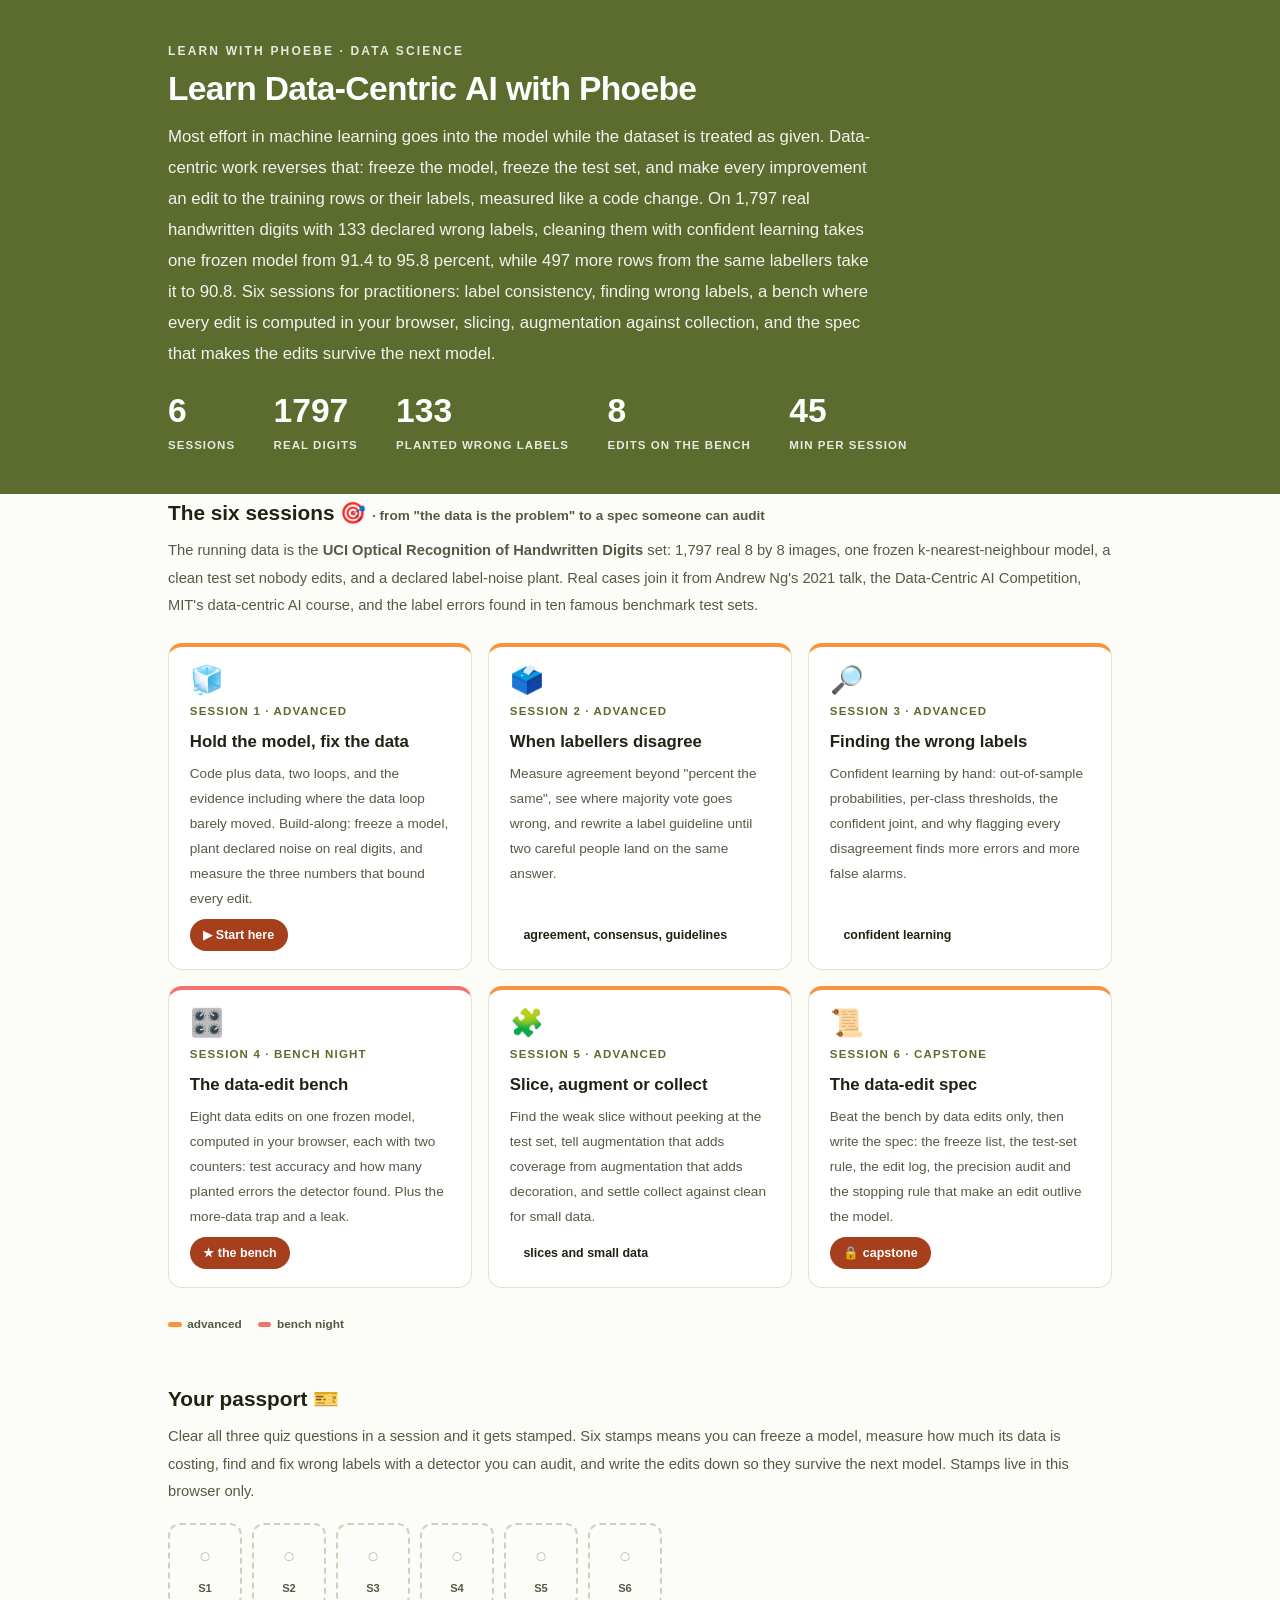
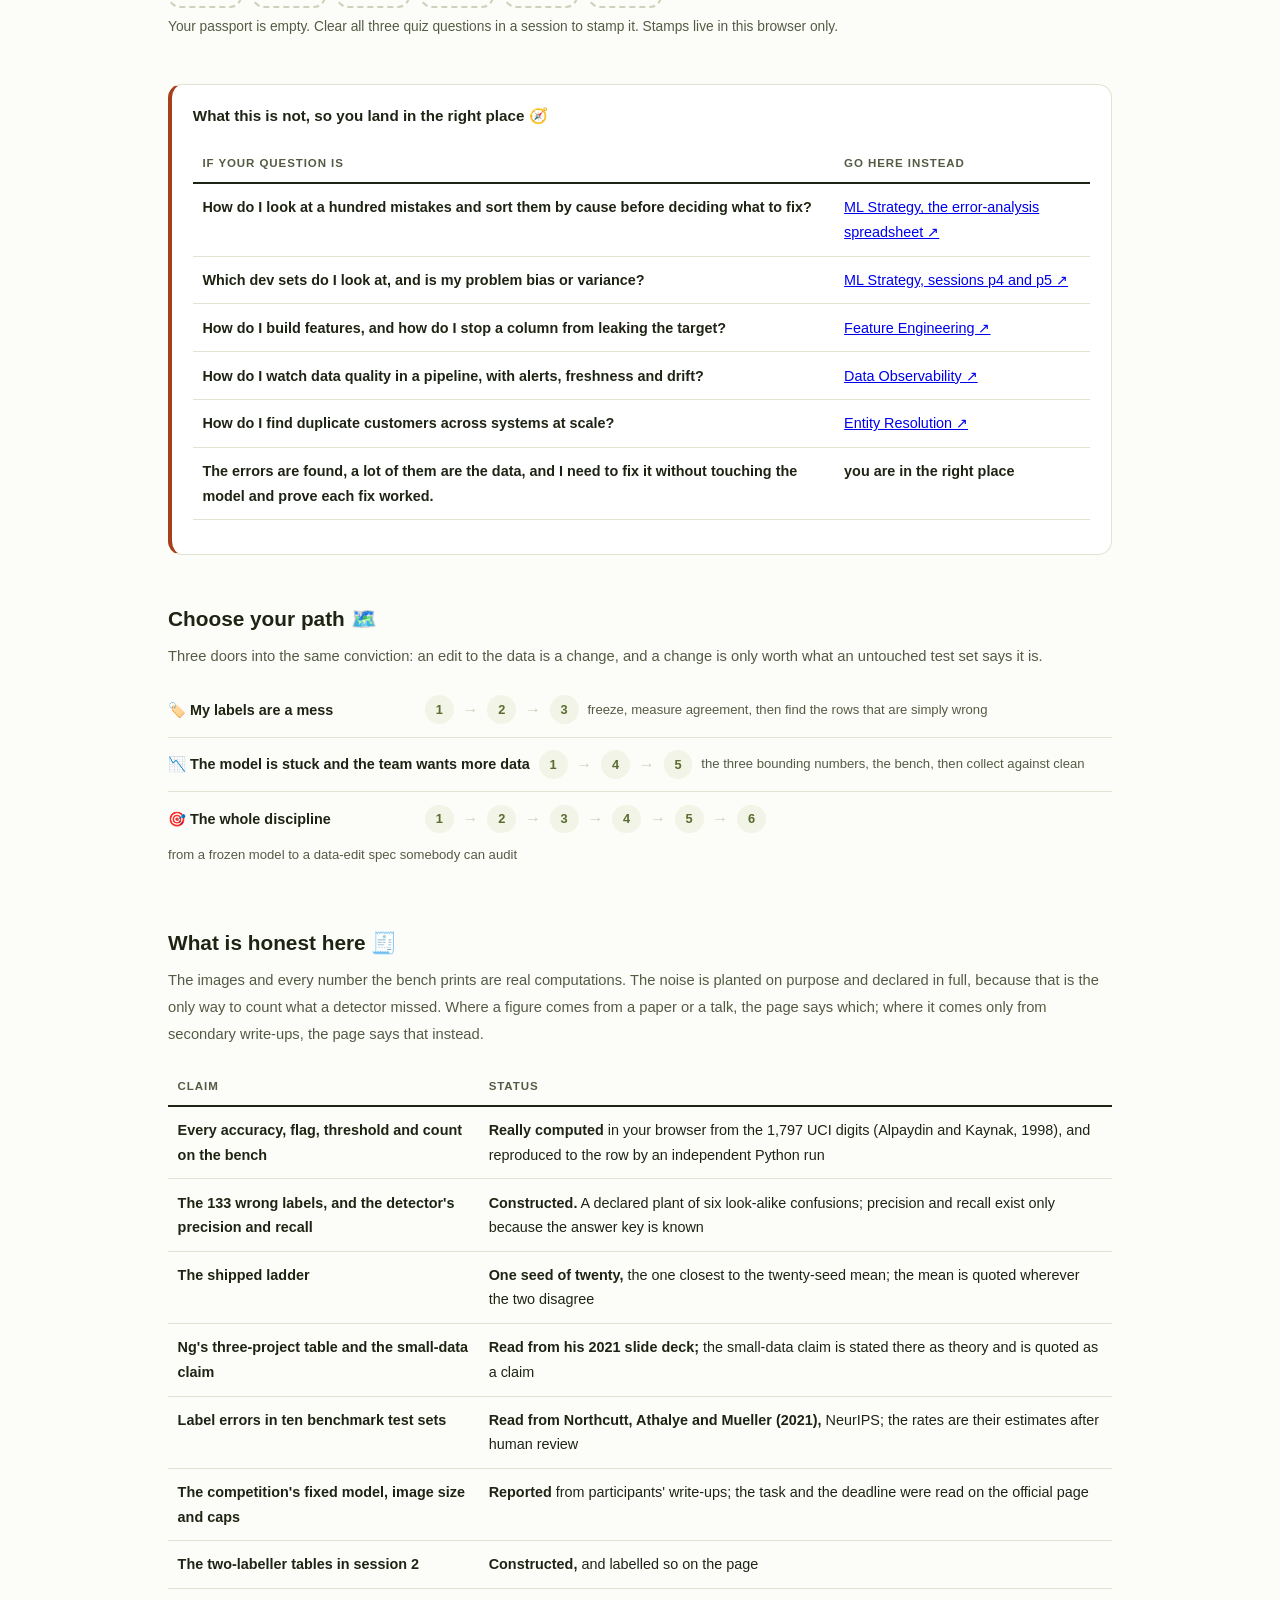
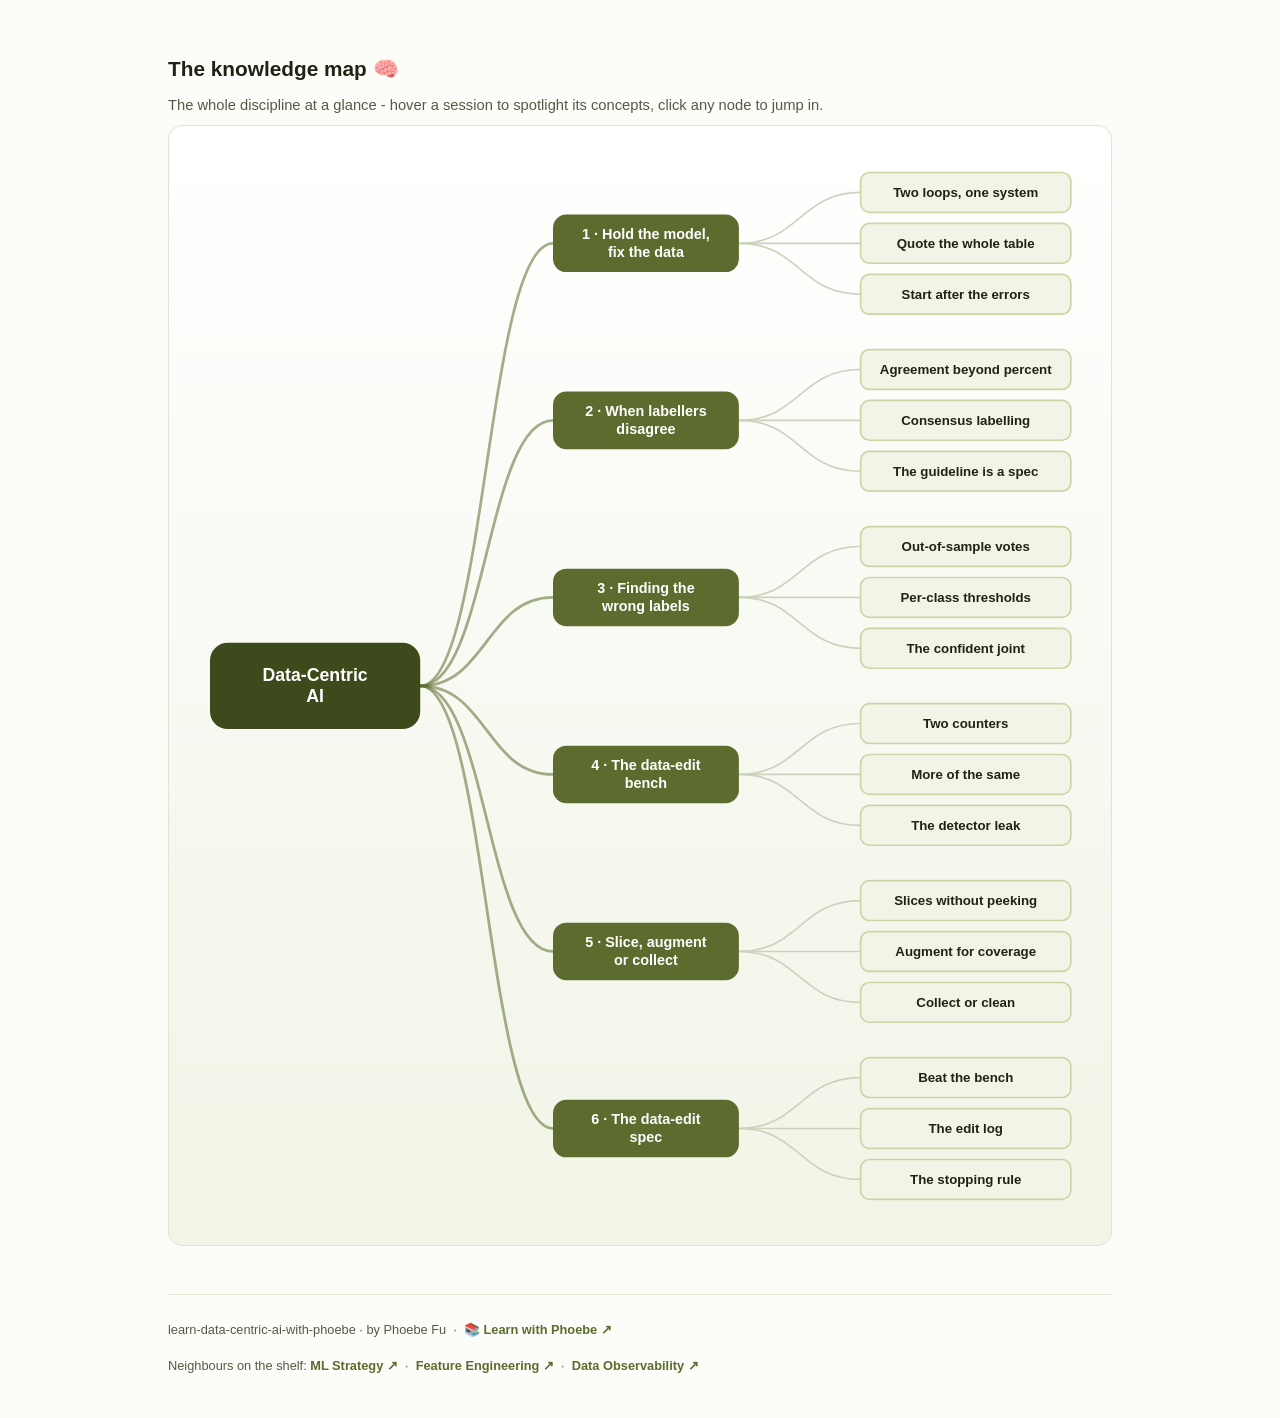
==== index.html @ 0cade95e "Data-Centric AI - six sessions and a real data-edit bench Model frozen, labels fixed: a kNN on the 1" ====
<!DOCTYPE html>
<html lang="en">
<head>
<meta charset="UTF-8">
<meta name="viewport" content="width=device-width, initial-scale=1.0">
<!-- social:start -->
<meta name="description" content="Six sessions on data-centric AI for practitioners: hold the model fixed and fix the data. Label consistency, confident learning, a data-edit bench on 1,797 real handwritten digits computed in your browser, slicing, augmentation against collection, and the data-edit spec. Free, by Phoebe Fu.">
<meta property="og:type" content="website">
<meta property="og:site_name" content="Learn with Phoebe">
<meta property="og:title" content="Learn Data-Centric AI with Phoebe">
<meta property="og:description" content="One frozen model, 1,797 real digits, 133 planted wrong labels. Cleaning them takes the model from 91.4 to 95.8 percent; 497 more rows from the same labellers take it to 90.8.">
<meta property="og:url" content="https://phoebefu6.github.io/learn-data-centric-ai-with-phoebe/">
<meta property="og:image" content="https://phoebefu6.github.io/learn-data-centric-ai-with-phoebe/assets/og-cover.png">
<meta property="og:image:width" content="1200">
<meta property="og:image:height" content="630">
<meta name="twitter:card" content="summary_large_image">
<meta name="twitter:title" content="Learn Data-Centric AI with Phoebe">
<meta name="twitter:description" content="Hold the model fixed, fix the data. A data-edit bench on real digits, every flag computed in your browser.">
<meta name="twitter:image" content="https://phoebefu6.github.io/learn-data-centric-ai-with-phoebe/assets/og-cover.png">
<!-- social:end -->
<title>Learn Data-Centric AI with Phoebe</title>
<link rel="stylesheet" href="assets/style.css?v=3">
<style>

  .stats-row { display: flex; gap: 2.4rem; margin-top: 1.5rem; flex-wrap: wrap; }
  .stat b { display: block; font-size: 2.1rem; font-weight: 800; line-height: 1.05; font-variant-numeric: tabular-nums; }
  .stat span { font-size: .72rem; opacity: .85; text-transform: uppercase; letter-spacing: .09em; font-weight: 600; }

  .course-grid { display: grid; grid-template-columns: repeat(auto-fit, minmax(17rem, 1fr)); gap: 1rem; margin-top: 1.5rem; }
  .course-card {
    border: 1px solid var(--hairline);
    border-top: 4px solid var(--diff, var(--indigo));
    border-radius: var(--radius);
    padding: 1.2rem 1.3rem 1.1rem;
    display: flex;
    flex-direction: column;
    gap: .5rem;
    text-decoration: none;
    color: var(--ink);
    background: #fff;
    transition: box-shadow .15s ease, border-color .15s ease, transform .15s ease;
    position: relative;
  }
  .course-card:hover { border-color: var(--indigo-soft); border-top-color: var(--diff, var(--indigo)); box-shadow: 0 8px 28px rgba(var(--shadow-rgb),.16); transform: translateY(-3px); }
  .course-card .cicon { font-size: 1.7rem; line-height: 1; }
  .course-card .cnum { font-size: .72rem; font-weight: 700; color: var(--indigo); text-transform: uppercase; letter-spacing: .1em; }
  .course-card h3 { font-size: 1.05rem; font-weight: 800; line-height: 1.3; }
  .course-card p { font-size: .85rem; color: var(--muted); flex: 1; }
  .course-card .meta { display: flex; gap: .4rem; flex-wrap: wrap; }

  .diff-legend { display: flex; gap: 1rem; margin-top: 1.6rem; font-size: .74rem; color: var(--muted); font-weight: 600; flex-wrap: wrap; }
  .diff-legend i { display: inline-block; width: .85rem; height: .35rem; border-radius: 999px; margin-right: .35rem; vertical-align: middle; }

  .paths { margin-top: 2.6rem; }
  .paths h2 { font-size: 1.3rem; font-weight: 800; margin-bottom: .3rem; }
  .paths .plede { color: var(--muted); font-size: .92rem; margin-bottom: .8rem; }
  .path { display: flex; gap: .55rem; align-items: center; padding: .75rem 0; border-bottom: .5px solid var(--hairline); flex-wrap: wrap; }
  .path:last-child { border-bottom: none; }
  .path b { min-width: 15.5rem; font-size: .9rem; }
  .path .pstep { background: var(--indigo-50); color: var(--indigo); border-radius: 999px; padding: .16rem .68rem; font-weight: 700; font-size: .8rem; text-decoration: none; transition: all .12s ease; }
  .path .pstep:hover { background: var(--indigo); color: #fff; }
  .path .parr { color: var(--faint); font-weight: 700; }

  .mm-section { margin-top: 1.6rem; }
  .mm-section h2 { font-size: 1.3rem; font-weight: 800; margin-bottom: .2rem; }
  .mm-section .mm-lede { color: var(--muted); font-size: .92rem; margin-bottom: .4rem; }
  .mm-wrap { border: 1px solid var(--hairline); border-radius: var(--radius); background: linear-gradient(180deg,#fff,var(--indigo-50)); padding: .6rem; overflow-x: auto; }
  .mm-svg { width: 100%; height: auto; display: block; max-width: 60rem; margin: 0 auto; min-width: 34rem; }
  .mm-link { cursor: pointer; text-decoration: none; }
  .mm-node rect { transition: opacity .15s ease, filter .15s ease; }
  .mm-node text { pointer-events: none; }
  .mm-link:hover .mm-node rect { filter: brightness(1.06); }
  .mm-edge { transition: opacity .15s ease; }

  .not-this { border: 1px solid var(--hairline); border-left: 4px solid var(--clay); border-radius: var(--radius); background: #fff; padding: 1.1rem 1.3rem; margin-top: 1.2rem; }
  .not-this h3 { font-size: .95rem; font-weight: 800; margin-bottom: .5rem; }
</style>
</head>
<body>

<header class="masthead">
  <div class="wrap">
    <div class="eyebrow">Learn with Phoebe · Data Science</div>
    <h1>Learn <span class="accent">Data-Centric AI</span> with Phoebe</h1>
    <p class="sub">Most effort in machine learning goes into the model while the dataset is treated as given. Data-centric work reverses that: freeze the model, freeze the test set, and make every improvement an edit to the training rows or their labels, measured like a code change. On 1,797 real handwritten digits with 133 declared wrong labels, cleaning them with confident learning takes one frozen model from 91.4 to 95.8 percent, while 497 more rows from the same labellers take it to 90.8. Six sessions for practitioners: label consistency, finding wrong labels, a bench where every edit is computed in your browser, slicing, augmentation against collection, and the spec that makes the edits survive the next model.</p>
    <div class="stats-row">
      <div class="stat"><b data-count="6">6</b><span>sessions</span></div>
      <div class="stat"><b data-count="1797">1,797</b><span>real digits</span></div>
      <div class="stat"><b data-count="133">133</b><span>planted wrong labels</span></div>
      <div class="stat"><b data-count="8">8</b><span>edits on the bench</span></div>
      <div class="stat"><b data-count="45">45</b><span>min per session</span></div>
    </div>
  </div>
</header>

<main class="wrap">

  <section class="section">
    <div class="paths" style="margin-top:0">
      <h2>The six sessions 🎯 <span style="font-size:.85rem;font-weight:600;color:var(--muted)">· from "the data is the problem" to a spec someone can audit</span></h2>
      <p class="plede">The running data is the <strong>UCI Optical Recognition of Handwritten Digits</strong> set: 1,797 real 8 by 8 images, one frozen k-nearest-neighbour model, a clean test set nobody edits, and a declared label-noise plant. Real cases join it from Andrew Ng's 2021 talk, the Data-Centric AI Competition, MIT's data-centric AI course, and the label errors found in ten famous benchmark test sets.</p>
    </div>

    <div class="course-grid">
      <a class="course-card" href="courses/01-hold-the-model-fix-the-data.html" style="--diff:#FB923C">
        <span class="cicon">🧊</span>
        <span class="cnum">Session 1 · advanced</span>
        <h3>Hold the model, fix the data</h3>
        <p>Code plus data, two loops, and the evidence including where the data loop barely moved. Build-along: freeze a model, plant declared noise on real digits, and measure the three numbers that bound every edit.</p>
        <span class="meta"><span class="pill amber">▶ Start here</span></span>
      </a>
      <a class="course-card" href="courses/02-when-labellers-disagree.html" style="--diff:#FB923C">
        <span class="cicon">🗳️</span>
        <span class="cnum">Session 2 · advanced</span>
        <h3>When labellers disagree</h3>
        <p>Measure agreement beyond "percent the same", see where majority vote goes wrong, and rewrite a label guideline until two careful people land on the same answer.</p>
        <span class="meta"><span class="pill">agreement, consensus, guidelines</span></span>
      </a>
      <a class="course-card" href="courses/03-finding-the-wrong-labels.html" style="--diff:#FB923C">
        <span class="cicon">🔎</span>
        <span class="cnum">Session 3 · advanced</span>
        <h3>Finding the wrong labels</h3>
        <p>Confident learning by hand: out-of-sample probabilities, per-class thresholds, the confident joint, and why flagging every disagreement finds more errors and more false alarms.</p>
        <span class="meta"><span class="pill">confident learning</span></span>
      </a>
      <a class="course-card" href="courses/04-the-data-edit-bench.html" style="--diff:#F87171">
        <span class="cicon">🎛️</span>
        <span class="cnum">Session 4 · bench night</span>
        <h3>The data-edit bench</h3>
        <p>Eight data edits on one frozen model, computed in your browser, each with two counters: test accuracy and how many planted errors the detector found. Plus the more-data trap and a leak.</p>
        <span class="meta"><span class="pill amber">★ the bench</span></span>
      </a>
      <a class="course-card" href="courses/05-slice-augment-or-collect.html" style="--diff:#FB923C">
        <span class="cicon">🧩</span>
        <span class="cnum">Session 5 · advanced</span>
        <h3>Slice, augment or collect</h3>
        <p>Find the weak slice without peeking at the test set, tell augmentation that adds coverage from augmentation that adds decoration, and settle collect against clean for small data.</p>
        <span class="meta"><span class="pill">slices and small data</span></span>
      </a>
      <a class="course-card" href="courses/06-the-data-edit-spec.html" style="--diff:#FB923C">
        <span class="cicon">📜</span>
        <span class="cnum">Session 6 · capstone</span>
        <h3>The data-edit spec</h3>
        <p>Beat the bench by data edits only, then write the spec: the freeze list, the test-set rule, the edit log, the precision audit and the stopping rule that make an edit outlive the model.</p>
        <span class="meta"><span class="pill amber">🔒 capstone</span></span>
      </a>
    </div>

    <div class="diff-legend">
      <span><i style="background:#FB923C"></i>advanced</span>
      <span><i style="background:#F87171"></i>bench night</span>
    </div>
  </section>

  <section class="section">
    <div class="paths" style="margin-top:0">
      <h2>Your passport 🎫</h2>
      <p class="plede">Clear all three quiz questions in a session and it gets stamped. Six stamps means you can freeze a model, measure how much its data is costing, find and fix wrong labels with a detector you can audit, and write the edits down so they survive the next model. Stamps live in this browser only.</p>
    </div>
    <div class="pp-strip"></div>
  </section>

  <section class="section">
    <div class="not-this">
      <h3>What this is not, so you land in the right place 🧭</h3>
      <table class="clean">
        <tr><th>If your question is</th><th>Go here instead</th></tr>
        <tr><td>How do I look at a hundred mistakes and sort them by cause before deciding what to fix?</td><td><a href="https://phoebefu6.github.io/learn-ml-strategy-with-phoebe/courses/p3-error-analysis-spreadsheet.html">ML Strategy, the error-analysis spreadsheet ↗</a></td></tr>
        <tr><td>Which dev sets do I look at, and is my problem bias or variance?</td><td><a href="https://phoebefu6.github.io/learn-ml-strategy-with-phoebe/courses/p4-eyeball-and-blackbox.html">ML Strategy, sessions p4 and p5 ↗</a></td></tr>
        <tr><td>How do I build features, and how do I stop a column from leaking the target?</td><td><a href="https://phoebefu6.github.io/learn-feature-engineering-with-phoebe/">Feature Engineering ↗</a></td></tr>
        <tr><td>How do I watch data quality in a pipeline, with alerts, freshness and drift?</td><td><a href="https://phoebefu6.github.io/learn-data-observability-with-phoebe/">Data Observability ↗</a></td></tr>
        <tr><td>How do I find duplicate customers across systems at scale?</td><td><a href="https://phoebefu6.github.io/learn-entity-resolution-with-phoebe/">Entity Resolution ↗</a></td></tr>
        <tr><td><strong>The errors are found, a lot of them are the data, and I need to fix it without touching the model and prove each fix worked.</strong></td><td><strong>you are in the right place</strong></td></tr>
      </table>
    </div>
  </section>

  <section class="section">
    <div class="paths">
      <h2>Choose your path 🗺️</h2>
      <p class="plede">Three doors into the same conviction: an edit to the data is a change, and a change is only worth what an untouched test set says it is.</p>
      <div class="path"><b>🏷️ My labels are a mess</b>
        <a class="pstep" href="courses/01-hold-the-model-fix-the-data.html">1</a><span class="parr">→</span>
        <a class="pstep" href="courses/02-when-labellers-disagree.html">2</a><span class="parr">→</span>
        <a class="pstep" href="courses/03-finding-the-wrong-labels.html">3</a>
        <span style="font-size:.82rem;color:var(--muted)">freeze, measure agreement, then find the rows that are simply wrong</span>
      </div>
      <div class="path"><b>📉 The model is stuck and the team wants more data</b>
        <a class="pstep" href="courses/01-hold-the-model-fix-the-data.html">1</a><span class="parr">→</span>
        <a class="pstep" href="courses/04-the-data-edit-bench.html">4</a><span class="parr">→</span>
        <a class="pstep" href="courses/05-slice-augment-or-collect.html">5</a>
        <span style="font-size:.82rem;color:var(--muted)">the three bounding numbers, the bench, then collect against clean</span>
      </div>
      <div class="path"><b>🎯 The whole discipline</b>
        <a class="pstep" href="courses/01-hold-the-model-fix-the-data.html">1</a><span class="parr">→</span>
        <a class="pstep" href="courses/02-when-labellers-disagree.html">2</a><span class="parr">→</span>
        <a class="pstep" href="courses/03-finding-the-wrong-labels.html">3</a><span class="parr">→</span>
        <a class="pstep" href="courses/04-the-data-edit-bench.html">4</a><span class="parr">→</span>
        <a class="pstep" href="courses/05-slice-augment-or-collect.html">5</a><span class="parr">→</span>
        <a class="pstep" href="courses/06-the-data-edit-spec.html">6</a>
        <span style="font-size:.82rem;color:var(--muted)">from a frozen model to a data-edit spec somebody can audit</span>
      </div>
    </div>
  </section>

  <section class="section">
    <div class="paths" style="margin-top:0">
      <h2>What is honest here 🧾</h2>
      <p class="plede">The images and every number the bench prints are real computations. The noise is planted on purpose and declared in full, because that is the only way to count what a detector missed. Where a figure comes from a paper or a talk, the page says which; where it comes only from secondary write-ups, the page says that instead.</p>
    </div>
    <table class="clean">
      <tr><th>Claim</th><th>Status</th></tr>
      <tr><td>Every accuracy, flag, threshold and count on the bench</td><td><strong>Really computed</strong> in your browser from the 1,797 UCI digits (Alpaydin and Kaynak, 1998), and reproduced to the row by an independent Python run</td></tr>
      <tr><td>The 133 wrong labels, and the detector's precision and recall</td><td><strong>Constructed.</strong> A declared plant of six look-alike confusions; precision and recall exist only because the answer key is known</td></tr>
      <tr><td>The shipped ladder</td><td><strong>One seed of twenty,</strong> the one closest to the twenty-seed mean; the mean is quoted wherever the two disagree</td></tr>
      <tr><td>Ng's three-project table and the small-data claim</td><td><strong>Read from his 2021 slide deck;</strong> the small-data claim is stated there as theory and is quoted as a claim</td></tr>
      <tr><td>Label errors in ten benchmark test sets</td><td><strong>Read from Northcutt, Athalye and Mueller (2021),</strong> NeurIPS; the rates are their estimates after human review</td></tr>
      <tr><td>The competition's fixed model, image size and caps</td><td><strong>Reported</strong> from participants' write-ups; the task and the deadline were read on the official page</td></tr>
      <tr><td>The two-labeller tables in session 2</td><td><strong>Constructed,</strong> and labelled so on the page</td></tr>
    </table>
  </section>

  <section class="section mm-section">
    <h2>The knowledge map 🧠</h2>
    <p class="mm-lede">The whole discipline at a glance - hover a session to spotlight its concepts, click any node to jump in.</p>
    <div class="mm-wrap"><div id="mindmap"></div></div>
  </section>

  <footer class="pagefoot">
    <span>learn-data-centric-ai-with-phoebe · by Phoebe Fu &nbsp;·&nbsp; 📚 <a href="https://phoebefu6.github.io/learn-with-phoebe/">Learn with Phoebe ↗</a></span>
    <span>Neighbours on the shelf: <a href="https://phoebefu6.github.io/learn-ml-strategy-with-phoebe/">ML Strategy ↗</a> &nbsp;·&nbsp; <a href="https://phoebefu6.github.io/learn-feature-engineering-with-phoebe/">Feature Engineering ↗</a> &nbsp;·&nbsp; <a href="https://phoebefu6.github.io/learn-data-observability-with-phoebe/">Data Observability ↗</a></span>
  </footer>

</main>

<!-- mindmap:data -->
<script>
window.MINDMAP_DATA = {
 "title": "Data-Centric\nAI",
 "centerColor": "#3D4A1C",
 "sessions": [
  {
   "label": "Hold the model,\nfix the data",
   "href": "courses/01-hold-the-model-fix-the-data.html",
   "color": "#FB923C",
   "concepts": [
    {
     "label": "Two loops, one system",
     "href": "courses/01-hold-the-model-fix-the-data.html"
    },
    {
     "label": "Quote the whole table",
     "href": "courses/01-hold-the-model-fix-the-data.html"
    },
    {
     "label": "Start after the errors",
     "href": "courses/01-hold-the-model-fix-the-data.html"
    }
   ]
  },
  {
   "label": "When labellers\ndisagree",
   "href": "courses/02-when-labellers-disagree.html",
   "color": "#FB923C",
   "concepts": [
    {
     "label": "Agreement beyond percent",
     "href": "courses/02-when-labellers-disagree.html"
    },
    {
     "label": "Consensus labelling",
     "href": "courses/02-when-labellers-disagree.html"
    },
    {
     "label": "The guideline is a spec",
     "href": "courses/02-when-labellers-disagree.html"
    }
   ]
  },
  {
   "label": "Finding the\nwrong labels",
   "href": "courses/03-finding-the-wrong-labels.html",
   "color": "#FB923C",
   "concepts": [
    {
     "label": "Out-of-sample votes",
     "href": "courses/03-finding-the-wrong-labels.html"
    },
    {
     "label": "Per-class thresholds",
     "href": "courses/03-finding-the-wrong-labels.html"
    },
    {
     "label": "The confident joint",
     "href": "courses/03-finding-the-wrong-labels.html"
    }
   ]
  },
  {
   "label": "The data-edit\nbench",
   "href": "courses/04-the-data-edit-bench.html",
   "color": "#F87171",
   "concepts": [
    {
     "label": "Two counters",
     "href": "courses/04-the-data-edit-bench.html"
    },
    {
     "label": "More of the same",
     "href": "courses/04-the-data-edit-bench.html"
    },
    {
     "label": "The detector leak",
     "href": "courses/04-the-data-edit-bench.html"
    }
   ]
  },
  {
   "label": "Slice, augment\nor collect",
   "href": "courses/05-slice-augment-or-collect.html",
   "color": "#FB923C",
   "concepts": [
    {
     "label": "Slices without peeking",
     "href": "courses/05-slice-augment-or-collect.html"
    },
    {
     "label": "Augment for coverage",
     "href": "courses/05-slice-augment-or-collect.html"
    },
    {
     "label": "Collect or clean",
     "href": "courses/05-slice-augment-or-collect.html"
    }
   ]
  },
  {
   "label": "The data-edit\nspec",
   "href": "courses/06-the-data-edit-spec.html",
   "color": "#FB923C",
   "concepts": [
    {
     "label": "Beat the bench",
     "href": "courses/06-the-data-edit-spec.html"
    },
    {
     "label": "The edit log",
     "href": "courses/06-the-data-edit-spec.html"
    },
    {
     "label": "The stopping rule",
     "href": "courses/06-the-data-edit-spec.html"
    }
   ]
  }
 ]
};
</script>
<script src="assets/mindmap.js?v=1"></script>
<script src="assets/app.js?v=3"></script>
</body>
</html>
---- assets/style.css ----
/* learn-data-centric-ai-with-phoebe - editorial bold design system
   Accent: moss #5B6C2E · Deep moss #3D4A1C · Warm contrast: rust #A63F1C
   (CSS var names still read --indigo/--amber; they hold moss and rust.)
   Every text-on-fill pair checked for WCAG AA before any page was authored.
   NOTE: this is the PAGE chrome. The bench palette inside dcai-live.js is separate. */

:root {
  --indigo: #5B6C2E;
  --indigo-deep: #3D4A1C;
  --indigo-mid: #667A32;
  --indigo-soft: #CBD5A6;
  --indigo-50: #F1F4E6;
  --ink: #1E2413;
  --muted: #545B44;
  --faint: #CCD3BC;
  --hairline: #E0E5D2;
  --clay: #A63F1C;
  --clay-ink: #7C2D12;
  --amber: #A63F1C;
  --amber-ink: #7C2D12;
  --amber-50: #FBEAE1;
  --paper: #FCFDF8;
  --code-bg: #1C2212;
  --code-ink: #E3E8D5;
  --scrim-rgb: 241,244,230;
  --shadow-rgb: 91,108,46;
  --radius: 14px;
}

* { margin: 0; padding: 0; box-sizing: border-box; }

html { font-size: 16px; scroll-behavior: smooth; }
html.zoom-125 { font-size: 20px; }
html.zoom-150 { font-size: 24px; }

body {
  font-family: "Inter", -apple-system, BlinkMacSystemFont, "Segoe UI", Roboto, sans-serif;
  background: var(--paper);
  color: var(--ink);
  line-height: 1.85;
  font-feature-settings: "tnum";
}

.wrap { max-width: 62rem; margin: 0 auto; padding: 0 1.5rem; }

/* ---------- header band ---------- */
.masthead {
  background: var(--indigo);
  color: #fff;
  padding: 2.5rem 0 2.25rem;
}
.masthead .eyebrow {
  font-size: .75rem;
  letter-spacing: .18em;
  text-transform: uppercase;
  opacity: .85;
  font-weight: 600;
}
.masthead h1 {
  font-size: 2.1rem;
  line-height: 1.15;
  font-weight: 800;
  margin: .5rem 0 .75rem;
  letter-spacing: -.02em;
}
.masthead h1 .accent { color: inherit; }
.masthead .sub { font-size: 1.05rem; opacity: .92; max-width: 44rem; }

.chip-row { display: flex; flex-wrap: wrap; gap: .5rem; margin-top: 1.1rem; }
.chip {
  display: inline-flex;
  align-items: center;
  gap: .35rem;
  border-radius: 999px;
  padding: .25rem .8rem;
  font-size: .78rem;
  font-weight: 600;
  white-space: nowrap;
}
.chip.level { background: #fff; color: var(--indigo); }
.chip.audience { background: rgba(255,255,255,.16); color: #fff; border: 1px solid rgba(255,255,255,.35); }
.chip.time { background: var(--ink); color: #fff; font-variant-numeric: tabular-nums; }


/* ---------- agenda band ----------
   Recovered 2026-09-02. These six repos were scaffolded from a stylesheet that had
   lost this block, so .agenda rendered as run-on inline text ~700px tall inside the
   masthead. 87 of 93 repos carry it; these were the exception, and they were also the
   six the estate sweep could not see. See course-builder/references/field-notes.md.

   .a3 does NOT reuse the donor's `color: var(--amber-ink)`: that pair falls below
   4.5:1 against --amber in all six palettes, which is the same failure the sweep
   flags on the wellbeing courses. The literal below is the darkest tone of this
   repo's own amber-ink that clears 4.5:1, so the band stays bright. Recompute it if
   --amber changes. */
.agenda {
  display: flex;
  border-radius: 999px;
  overflow: hidden;
  margin: 1.4rem 0 0;
  font-size: .72rem;
  font-weight: 600;
  text-align: center;
  color: #fff;
}
.agenda span { padding: .45rem .3rem; white-space: nowrap; overflow: hidden; text-overflow: ellipsis; }
.agenda .a1 { background: var(--indigo-deep); }
.agenda .a2 { background: var(--indigo-mid); }
.agenda .a3 { background: var(--amber); color: #FFFFFF; }
.agenda .a4 { background: var(--indigo-soft); color: var(--ink); }

/* ---------- toolbar ---------- */
.toolbar {
  position: sticky;
  top: 0;
  z-index: 40;
  background: rgba(255,255,255,.94);
  backdrop-filter: blur(6px);
  border-bottom: 1px solid var(--hairline);
  padding: .55rem 0;
}
.toolbar .wrap { display: flex; align-items: center; gap: .5rem; flex-wrap: nowrap; }
.toolbar .crumb { font-size: .8rem; color: var(--muted); font-weight: 600; margin-right: auto; min-width: 0; white-space: nowrap; overflow: hidden; text-overflow: ellipsis; }
.toolbar .btn { white-space: nowrap; flex: none; padding: .38rem .8rem; font-size: .78rem; line-height: 1.2; }
.toolbar .crumb a { color: var(--indigo); text-decoration: none; }
.btn {
  border: 1px solid var(--hairline);
  background: #fff;
  color: var(--ink);
  border-radius: 999px;
  padding: .35rem .9rem;
  font-size: .78rem;
  font-weight: 600;
  cursor: pointer;
  font-family: inherit;
  transition: all .15s ease;
}
.btn:hover { border-color: var(--indigo); color: var(--indigo); }
.btn.primary { background: var(--indigo); border-color: var(--indigo); color: #fff; }
.btn.primary:hover { background: var(--indigo-deep); }

/* ---------- sections ---------- */
main { padding: 2.5rem 0 4rem; }

.section { margin-bottom: 2.8rem; }
.section-kicker { margin-bottom: 1rem; }
.section-kicker .klabel {
  display: block;
  font-size: .72rem;
  text-transform: uppercase;
  letter-spacing: .1em;
  color: var(--indigo);
  font-weight: 700;
  margin-bottom: .35rem;
}
.section-kicker h2 {
  font-size: 1.45rem;
  font-weight: 800;
  letter-spacing: -.01em;
  display: flex;
  align-items: center;
  gap: .7rem;
  flex-wrap: wrap;
}
.section-kicker .tag {
  border-radius: 999px;
  padding: .18rem .7rem;
  font-size: .7rem;
  font-weight: 700;
  text-transform: uppercase;
  letter-spacing: .08em;
}
.tag.concept { background: var(--indigo-50); color: var(--indigo); }
.tag.demo { background: var(--amber-50); color: var(--amber-ink); }
.tag.exercise { background: var(--ink); color: #fff; }

.lede { color: var(--muted); max-width: 46rem; margin-bottom: 1.4rem; line-height: 1.8; }

/* live vs self-study markers on cards */
.mode {
  font-size: .64rem;
  font-weight: 700;
  text-transform: uppercase;
  letter-spacing: .07em;
  padding: .14rem .6rem;
  border-radius: 999px;
  flex: none;
}
.mode.live { background: var(--indigo); color: #fff; }
.mode.self { background: #fff; color: var(--muted); border: 1px solid var(--hairline); }

/* ---------- accordions ---------- */
details.card {
  border: 1px solid var(--hairline);
  border-radius: var(--radius);
  margin-bottom: .8rem;
  overflow: hidden;
  background: #fff;
}
details.card[open] { border-color: var(--indigo-soft); box-shadow: 0 8px 28px rgba(var(--shadow-rgb),.08); }
details.card summary {
  list-style: none;
  cursor: pointer;
  padding: 1rem 1.25rem;
  display: flex;
  align-items: center;
  gap: .75rem;
  font-weight: 700;
  font-size: 1.02rem;
  user-select: none;
}
details.card summary::-webkit-details-marker { display: none; }
details.card summary .dot {
  width: .6rem; height: .6rem;
  border-radius: 999px;
  background: var(--indigo);
  flex: none;
}
details.card summary .mini { margin-left: auto; font-size: .72rem; color: var(--muted); font-weight: 600; white-space: nowrap; }
details.card summary .caret { transition: transform .2s ease; color: var(--indigo); font-size: .8rem; }
details.card[open] summary .caret { transform: rotate(90deg); }
details.card .body { padding: 0 1.25rem 1.4rem; border-top: 1px solid var(--hairline); padding-top: 1.15rem; }
details.card .body p { margin-bottom: 1.05rem; max-width: 48rem; }
details.card .body p:last-child { margin-bottom: 0; }
details.card .body ul, details.card .body ol { margin: 0 0 1.1rem 1.2rem; max-width: 47rem; }
details.card .body li { margin-bottom: .65rem; }
details.card .body h4 { font-size: .95rem; font-weight: 700; margin: 1.1rem 0 .45rem; }
details.card .body h4:first-child { margin-top: 0; }

/* ---------- pills & legends ---------- */
.legend { display: flex; flex-wrap: wrap; gap: .5rem; margin: 0 0 1.2rem; }
.pill {
  display: inline-flex;
  align-items: center;
  gap: .4rem;
  border-radius: 999px;
  padding: .28rem .85rem;
  font-size: .78rem;
  font-weight: 600;
}
.pill.solid { background: var(--indigo); color: #fff; }
.pill.light { background: var(--indigo-50); color: var(--indigo); }
.pill.inkpill { background: var(--ink); color: #fff; }
.pill.amber, .pill.peach { background: var(--amber); color: #FFFFFF; }
.pill.bare { color: var(--faint); }

/* ---------- 4D grid ---------- */
.grid-2 { display: grid; grid-template-columns: repeat(auto-fit, minmax(15rem, 1fr)); gap: .8rem; margin: .5rem 0 1rem; }
.d-card {
  border: 1px solid var(--hairline);
  border-left: 4px solid var(--indigo);
  border-radius: 10px;
  padding: 1rem 1.1rem;
}
.d-card h4 { font-size: .95rem; margin-bottom: .3rem; }
.d-card h4 .lead-letter { color: var(--indigo); }
.d-card p { font-size: .86rem; color: var(--muted); margin: 0; }

/* ---------- tables ---------- */
table.clean { width: 100%; border-collapse: collapse; font-size: .9rem; margin: .4rem 0 1rem; }
table.clean th {
  text-align: left;
  font-size: .72rem;
  text-transform: uppercase;
  letter-spacing: .08em;
  color: var(--muted);
  padding: .5rem .6rem;
  border-bottom: 2px solid var(--ink);
}
table.clean td { padding: .7rem .6rem; border-bottom: .5px solid var(--hairline); vertical-align: top; line-height: 1.7; }
table.clean td:first-child { font-weight: 600; }

/* ---------- prompt boxes ---------- */
.prompt-box {
  position: relative;
  background: var(--code-bg);
  color: var(--code-ink);
  border-radius: var(--radius);
  padding: 1.1rem 1.2rem;
  margin: 1rem 0 1.2rem;
  font-family: "SF Mono", ui-monospace, Menlo, Consolas, monospace;
  font-size: .84rem;
  line-height: 1.65;
  white-space: pre-wrap;
  word-break: break-word;
}
.prompt-box .label {
  position: absolute;
  top: -0.7rem;
  left: 1rem;
  background: var(--indigo);
  color: #fff;
  font-family: "Inter", -apple-system, sans-serif;
  font-size: .68rem;
  font-weight: 700;
  letter-spacing: .06em;
  text-transform: uppercase;
  border-radius: 999px;
  padding: .15rem .7rem;
}
.prompt-box.bad .label { background: var(--faint); color: var(--ink); }
.prompt-box.good .label { background: var(--amber); color: #FFFFFF; }
.copy-btn {
  position: absolute;
  top: .7rem;
  right: .7rem;
  background: rgba(255,255,255,.1);
  border: 1px solid rgba(255,255,255,.25);
  color: #fff;
  border-radius: 999px;
  padding: .25rem .8rem;
  font-size: .72rem;
  font-weight: 600;
  cursor: pointer;
  font-family: "Inter", -apple-system, sans-serif;
  transition: background .15s ease;
}
.copy-btn:hover { background: rgba(255,255,255,.22); }
.copy-btn.copied { background: var(--amber); border-color: var(--amber); color: #FFFFFF; }

/* ---------- demo steps ---------- */
.steps { counter-reset: step; margin: .6rem 0 1rem; }
.step {
  display: grid;
  grid-template-columns: max-content minmax(0, 1fr);
  column-gap: .9rem;
  row-gap: .2rem;
  padding: .85rem 0;
  border-bottom: .5px solid var(--hairline);
}
.step > * { grid-column: 2; min-width: 0; }
.step > .prompt-box { margin: .8rem 0 .4rem; }
.step:last-child { border-bottom: none; }
.step::before {
  counter-increment: step;
  content: counter(step);
  flex: none;
  width: 1.7rem; height: 1.7rem;
  border-radius: 999px;
  background: var(--indigo-50);
  color: var(--indigo);
  font-weight: 700;
  font-size: .85rem;
  display: inline-flex;
  align-items: center;
  justify-content: center;
  margin-top: .1rem;
}
.step p { margin: 0; }
/* A code box inside a step sits BELOW the step text at full width. Without this the flex row
 * puts it in a half-width column beside the text and wraps code mid-token. */
.step { flex-wrap: wrap; }
.step > p { flex: 1 1 0; min-width: 0; }
.step > .prompt-box { flex: 1 1 100%; margin: .7rem 0 .2rem; word-break: normal; overflow-x: auto; }

/* ---------- callouts ---------- */
.callout {
  border-radius: var(--radius);
  padding: 1rem 1.2rem;
  margin: 1rem 0;
  font-size: .92rem;
}
.callout.tip { background: var(--indigo-50); border-left: 4px solid var(--indigo); }
.callout.win { background: var(--amber-50); border-left: 4px solid var(--amber); }
.callout strong:first-child { display: block; margin-bottom: .2rem; }

.callout.example {
  background: #FFFFFF;
  border: 1px solid var(--hairline);
  border-left: 4px solid var(--amber);
  font-size: .9rem;
}
.callout.example .ex-pill {
  display: inline-block;
  background: var(--amber);
  color: #FFFFFF;
  border-radius: 999px;
  padding: .15rem .7rem;
  font-size: .68rem;
  font-weight: 700;
  text-transform: uppercase;
  letter-spacing: .06em;
  margin-bottom: .5rem;
}
.callout.example p { margin: 0 0 .75rem; max-width: 47rem; }
.callout.example p:last-child { margin-bottom: 0; }
.callout.example ul { margin: 0 0 0 1.1rem; max-width: 46rem; }
.callout.example li { margin-bottom: .6rem; }
.callout.example li:last-child { margin-bottom: 0; }

/* ---------- zoomable figures ---------- */
figure.zoomable {
  border: 1px solid var(--hairline);
  border-radius: var(--radius);
  padding: 1.2rem;
  margin: 1rem 0 1.4rem;
  cursor: zoom-in;
  transition: box-shadow .15s ease;
  background: #fff;
}
figure.zoomable:hover { box-shadow: 0 8px 28px rgba(var(--shadow-rgb),.12); }
figure.zoomable svg, figure.zoomable img { width: 100%; height: auto; display: block; }
figure.zoomable figcaption {
  margin-top: .6rem;
  font-size: .76rem;
  color: var(--muted);
  font-weight: 600;
  display: flex;
  align-items: center;
  gap: .4rem;
}

.lightbox {
  position: fixed;
  inset: 0;
  z-index: 100;
  background: rgba(var(--scrim-rgb),.9);
  display: none;
  align-items: center;
  justify-content: center;
  padding: 3vh 3vw;
  cursor: zoom-out;
}
.lightbox.open { display: flex; }
.lightbox .inner {
  background: #fff;
  border-radius: var(--radius);
  padding: 2rem;
  max-width: 94vw;
  max-height: 92vh;
  overflow: auto;
}
.lightbox .inner svg, .lightbox .inner img { width: min(88vw, 70rem); height: auto; }
.lightbox .close-hint {
  position: fixed;
  top: 1rem; right: 1.4rem;
  color: var(--ink);
  font-size: .8rem;
  font-weight: 600;
  opacity: .8;
}

/* ---------- courses covered ---------- */
.covered { border: 1px solid var(--hairline); border-radius: var(--radius); overflow: hidden; }
.covered-row {
  display: flex;
  align-items: baseline;
  gap: .8rem;
  padding: .75rem 1.1rem;
  border-bottom: .5px solid var(--hairline);
  font-size: .9rem;
}
.covered-row:last-child { border-bottom: none; }
.covered-row .status { flex: none; }
.covered-row .name { font-weight: 600; }
.covered-row .note { margin-left: auto; color: var(--muted); font-size: .78rem; text-align: right; }

/* ---------- cheat sheet footer ---------- */
.cheat {
  background: var(--indigo-50);
  color: var(--ink);
  border: 1px solid var(--hairline);
  border-radius: var(--radius);
  padding: 1.6rem 1.6rem 1.3rem;
  margin-top: 3rem;
}
.cheat h3 { font-size: 1.1rem; margin-bottom: 1rem; }
.cheat h3 span { color: var(--indigo); }
.cheat .grid-2 { gap: 1rem; }
.cheat .cheat-item { border-left: 3px solid var(--indigo-mid); padding-left: .8rem; }
.cheat .cheat-item b { display: block; font-size: .85rem; color: var(--indigo-deep); }
.cheat .cheat-item span { font-size: .82rem; opacity: .85; }

footer.pagefoot {
  border-top: 1px solid var(--hairline);
  margin-top: 3rem;
  padding: 1.4rem 0 2.5rem;
  font-size: .8rem;
  color: var(--muted);
  display: flex;
  justify-content: space-between;
  flex-wrap: wrap;
  gap: .8rem;
}
footer.pagefoot a { color: var(--indigo); text-decoration: none; font-weight: 600; }

/* ---------- wayfinding: reading progress + section dots + part numbers ---------- */

#progress-bar {
  position: fixed;
  top: 0; left: 0;
  height: 3px;
  width: 0;
  background: linear-gradient(90deg, var(--indigo), var(--amber));
  z-index: 90;
}

.pagenav {
  position: fixed;
  right: 1.1rem;
  top: 50%;
  transform: translateY(-50%);
  z-index: 50;
  display: flex;
  flex-direction: column;
  gap: .55rem;
}
.pagenav a {
  width: .68rem; height: .68rem;
  border-radius: 999px;
  background: #fff;
  border: 2px solid var(--faint);
  display: block;
  position: relative;
  transition: all .15s ease;
}
.pagenav a:hover { border-color: var(--indigo); transform: scale(1.3); }
.pagenav a.active { background: var(--indigo); border-color: var(--indigo); }
.pagenav a .nlabel {
  position: absolute;
  right: 1.4rem;
  top: 50%;
  transform: translateY(-50%);
  background: var(--ink);
  color: #fff;
  font-size: .7rem;
  font-weight: 600;
  padding: .22rem .65rem;
  border-radius: 6px;
  white-space: nowrap;
  opacity: 0;
  pointer-events: none;
  transition: opacity .15s ease;
}
.pagenav a:hover .nlabel { opacity: 1; }
@media (max-width: 74rem) { .pagenav { display: none; } }

main { counter-reset: partnum -1; }
.section .section-kicker { position: relative; }
.section .section-kicker::before {
  counter-increment: partnum;
  content: counter(partnum, decimal-leading-zero);
  position: absolute;
  right: 0;
  top: -1.2rem;
  font-size: 4.4rem;
  font-weight: 800;
  color: var(--indigo-50);
  line-height: 1;
  font-variant-numeric: tabular-nums;
  pointer-events: none;
  z-index: 0;
}
.section .section-kicker > * { position: relative; z-index: 1; }

details.card summary { transition: background .15s ease; }
details.card summary:hover { background: #F1F4E6; }

/* ---------- journey strip: you are here in the series ---------- */
.journey {
  display: flex;
  align-items: center;
  gap: .45rem;
  margin-top: 1.1rem;
  flex-wrap: wrap;
}
.journey .jlabel { font-size: .7rem; font-weight: 700; text-transform: uppercase; letter-spacing: .09em; opacity: .8; margin-right: .3rem; }
.journey a {
  width: 1.7rem; height: 1.7rem;
  border-radius: 999px;
  display: inline-flex;
  align-items: center;
  justify-content: center;
  font-size: .8rem;
  font-weight: 700;
  text-decoration: none;
  color: #fff;
  border: 1.5px solid rgba(255,255,255,.45);
  transition: all .15s ease;
  font-variant-numeric: tabular-nums;
}
.journey a:hover { border-color: #fff; transform: scale(1.12); }
.journey a.here { background: #fff; color: var(--indigo); border-color: #fff; }
.journey a.dd-chip { width: auto; border-radius: 999px; padding: 0 .7rem; font-size: .72rem; }

/* ---------- check-yourself quiz ---------- */
.quiz-q {
  border: 1px solid var(--hairline);
  border-radius: var(--radius);
  padding: 1.1rem 1.25rem 1rem;
  margin-bottom: .9rem;
  background: #fff;
}
.quiz-q .qtext { font-weight: 700; margin-bottom: .7rem; }
.quiz-q .qopt {
  display: block;
  width: 100%;
  text-align: left;
  background: #fff;
  border: 1px solid var(--hairline);
  border-radius: 10px;
  padding: .6rem .9rem;
  margin-bottom: .5rem;
  font-size: .9rem;
  font-family: inherit;
  color: var(--ink);
  cursor: pointer;
  transition: all .15s ease;
}
.quiz-q .qopt:hover { border-color: var(--indigo); background: var(--indigo-50); }
.quiz-q .qopt.correct { background: var(--indigo); border-color: var(--indigo); color: #fff; font-weight: 600; }
.quiz-q .qopt.correct::after { content: "  ✓"; }
.quiz-q .qopt.wrong { background: #FEF2F2; border-color: #FCA5A5; color: #991B1B; animation: qshake .3s ease; }
.quiz-q .qopt.wrong::after { content: "  ✗ try again"; font-size: .78rem; }
.quiz-q .qopt:disabled { cursor: default; }
.quiz-q .qwhy {
  display: none;
  background: var(--amber-50);
  border-left: 4px solid var(--amber);
  border-radius: 8px;
  padding: .6rem .9rem;
  font-size: .86rem;
  margin-top: .3rem;
}
.quiz-q.answered .qwhy { display: block; }
@keyframes qshake {
  0%, 100% { transform: translateX(0); }
  25% { transform: translateX(-5px); }
  75% { transform: translateX(5px); }
}
.quiz-score { font-weight: 700; color: var(--indigo); margin-top: .4rem; }

@media (prefers-reduced-motion: reduce) {
  .quiz-q .qopt.wrong { animation: none; }
  .journey a:hover { transform: none; }
}

/* ---------- micro-interactions (react-bits inspired, vanilla) ---------- */

/* BlurText: staggered word reveal on the masthead headline */
.masthead h1 .bw {
  display: inline-block;
  opacity: 0;
  filter: blur(8px);
  transform: translateY(.35em);
  animation: bw-in .7s cubic-bezier(.22,.9,.35,1) forwards;
  animation-delay: var(--bw-delay, 0s);
}
@keyframes bw-in {
  to { opacity: 1; filter: blur(0); transform: translateY(0); }
}

/* SpotlightCard: cursor-following highlight on accordion cards */
details.card { position: relative; }
details.card::after {
  content: "";
  position: absolute;
  inset: 0;
  pointer-events: none;
  opacity: 0;
  transition: opacity .3s ease;
  background: radial-gradient(320px circle at var(--mx, 50%) var(--my, 50%), rgba(var(--shadow-rgb),.09), transparent 65%);
}
details.card:hover::after { opacity: 1; }

/* ScrollReveal: sections rise in as they enter the viewport */
.js-reveal .section {
  opacity: 0;
  transform: translateY(16px);
  transition: opacity .6s ease, transform .6s cubic-bezier(.22,.9,.35,1);
}
.js-reveal .section.revealed { opacity: 1; transform: none; }

@media (prefers-reduced-motion: reduce) {
  .masthead h1 .bw { animation: none; opacity: 1; filter: none; transform: none; }
  details.card::after { display: none; }
  .js-reveal .section { opacity: 1; transform: none; transition: none; }
}

@media (max-width: 40rem) {
  .masthead h1 { font-size: 1.6rem; }
  
  .toolbar .crumb { display: none; }
}

@media print {
  .toolbar, .copy-btn { display: none; }
  details.card { border: 1px solid #ccc; }
}

/* ---------- live SQL playground (sql-live.js) ---------- */
.sqlbox {
  border: 1px solid var(--hairline);
  border-radius: var(--radius);
  background: #fff;
  overflow: hidden;
  margin: 1rem 0 1.4rem;
  box-shadow: 0 8px 28px rgba(var(--shadow-rgb),.06);
}
.sql-bar {
  display: flex; align-items: center; gap: .5rem;
  padding: .5rem .8rem;
  background: var(--indigo-deep);
  color: #fff;
}
.sql-dot { width: .6rem; height: .6rem; border-radius: 999px; background: var(--amber); flex: none; }
.sql-title { font-size: .76rem; font-weight: 600; letter-spacing: .02em; opacity: .92; }
.sql-spacer { margin-left: auto; }
.sql-btn {
  border: 1px solid rgba(255,255,255,.28);
  background: rgba(255,255,255,.08);
  color: #fff;
  border-radius: 999px;
  padding: .26rem .8rem;
  font-size: .74rem; font-weight: 700; cursor: pointer;
  font-family: inherit; transition: all .14s ease; white-space: nowrap;
}
.sql-btn:hover { background: rgba(255,255,255,.2); }
.sql-btn.sql-run { background: var(--amber); color: #FFFFFF; border-color: var(--amber); }
.sql-btn.sql-run:hover { filter: brightness(1.05); }
.sql-label {
  display: block;
  font-size: .64rem; text-transform: uppercase; letter-spacing: .09em;
  font-weight: 700; color: var(--muted);
  padding: .6rem .9rem .2rem;
}
.sql-code-wrap { border-bottom: 1px solid var(--hairline); }
.sql-code {
  width: 100%;
  border: none; outline: none; resize: vertical;
  padding: .35rem .9rem .9rem;
  font-family: "SF Mono", "JetBrains Mono", Menlo, Consolas, monospace;
  font-size: .86rem; line-height: 1.6;
  color: var(--ink); background: #fff;
  tab-size: 2;
}
.sql-out { padding: .2rem .9rem 1rem; overflow-x: auto; }
.sql-tablewrap { overflow-x: auto; }
table.sql-table { width: 100%; border-collapse: collapse; font-size: .84rem; margin: .3rem 0 .1rem; }
table.sql-table th {
  text-align: left; text-transform: uppercase; letter-spacing: .05em;
  font-size: .68rem; color: var(--indigo); font-weight: 800;
  padding: .35rem .6rem; border-bottom: 2px solid var(--indigo-50); white-space: nowrap;
}
table.sql-table td {
  padding: .32rem .6rem; border-bottom: .5px solid var(--hairline);
  font-variant-numeric: tabular-nums; white-space: nowrap;
}
table.sql-table tr:last-child td { border-bottom: none; }
.sql-null { color: var(--faint); font-style: italic; font-size: .78rem; }
.sql-note { font-size: .74rem; color: var(--muted); margin: .5rem 0 0; font-weight: 600; }
.sql-hint { font-weight: 500; font-style: italic; }
.sql-err {
  font-size: .82rem; color: #991B1B; background: #FEF2F2;
  border: 1px solid #FCA5A5; border-radius: 8px;
  padding: .55rem .75rem; margin: .4rem 0 0;
  font-family: "SF Mono", Menlo, monospace;
}
.sql-cap { font-size: .78rem; color: var(--muted); padding: 0 .9rem .8rem; }
.sqlbox.sql-had-err .sql-bar { background: #7f1d1d; }


@keyframes wkIn { from { opacity: 0; transform: translateY(6px); } to { opacity: 1; transform: none; } }


@media (max-width: 640px) {  }


@media (max-width: 640px) {
  
  
}

/* === LWP-PATCH v2 === */
/* palette-agnostic aliases: 75 repos use --indigo/--amber, 1 uses --pine/--clay */
:root {
  --pv-accent: var(--indigo, var(--pine, #334155));
  --pv-flag: var(--amber, var(--clay, #5B6C2E));
  --pv-flag-50: var(--amber-50, var(--clay-50, #FBEAE1));
}

/* ============================================================
   v2 - readable on a phone + reading modes
   Layout only. No palette tokens are changed.
   ============================================================ */

/* --- skip link --- */
.skip-link {
  position: absolute; left: -9999px; top: 0; z-index: 200;
  background: var(--pv-accent); color: #fff;
  padding: .7rem 1.1rem; border-radius: 0 0 var(--radius) 0;
  font-weight: 700; font-size: .85rem; text-decoration: none;
}
.skip-link:focus { left: 0; }

/* --- visible keyboard focus everywhere --- */
:focus-visible {
  outline: 3px solid var(--pv-flag);
  outline-offset: 2px;
  border-radius: 4px;
}

/* --- diagrams: hold authored width, scroll instead of shrinking --- */
.figscroll { overflow-x: auto; -webkit-overflow-scrolling: touch; overscroll-behavior-x: contain; }
.figscroll::-webkit-scrollbar { height: 6px; }
.figscroll::-webkit-scrollbar-thumb { background: var(--faint); border-radius: 3px; }

/* --- tables: scroll container + sticky row label --- */
.tablescroll { overflow-x: auto; -webkit-overflow-scrolling: touch; border-radius: var(--radius); }

/* --- section contents counter --- */
.sec-meta {
  display: block; margin-top: .3rem;
  font-size: .72rem; font-weight: 700; letter-spacing: .06em;
  text-transform: uppercase; color: var(--muted);
  font-variant-numeric: tabular-nums;
}

/* --- study-mode switch --- */
.btn.mode-on { background: var(--pv-flag); border-color: var(--pv-flag); color: #fff; }

/* --- deep-linked card gets a moment of emphasis --- */
details.card.linked { border-color: var(--pv-flag); box-shadow: 0 0 0 3px var(--pv-flag-50); }

@media (max-width: 820px) {
  /* labels keep the size they were drawn at; the figure scrolls */
  figure.zoomable svg { min-width: 820px; }
  .figscroll .mm-svg, .mindmap svg { min-width: 840px; }

  table.clean { min-width: 620px; }
  table.clean th:first-child,
  table.clean td:first-child {
    position: sticky; left: 0; background: #fff;
    box-shadow: 1px 0 0 var(--hairline);
  }

  pre, .prompt-box { overflow-x: auto; }

  /* 44px tap targets */
  details.card summary { min-height: 44px; }
  .qopt { min-height: 44px; display: flex; align-items: center; padding: .7rem .9rem; }
  .toolbar .btn, .pagefoot a { min-height: 44px; display: inline-flex; align-items: center; justify-content: center; }
  .toolbar .crumb, .toolbar #zoom-toggle { display: none; }
  .toolbar .btn { flex: 1 1 0; padding: .3rem .4rem; font-size: .72rem; }
  table.clean { display: block; overflow-x: auto; -webkit-overflow-scrolling: touch; }
}

@media (max-width: 640px) {
  /* long inline code tokens and nowrap chips are the two things that still
     forced the page sideways below 640px: let them break rather than push
     the layout. Inside the media query only - desktop is untouched. */
  :not(pre) > code, .prompt-box span, code span,
  p span, li span, td span { overflow-wrap: anywhere; word-break: break-word; }
  .chip, .syn-chip, .pill, .mode, .tag { white-space: normal; max-width: 100%; }

  
  
  .chip-row, .legend { flex-wrap: wrap; }
  .journey { flex-wrap: wrap; row-gap: .45rem; }
}

/* --- print: a session should print as a complete handout --- */
@media print {
  .pagenav, #progress-bar, .skip-link, .journey, .lightbox { display: none !important; }
  details.card > .body { display: block !important; }
  details.card, figure, table.clean, .callout { break-inside: avoid; page-break-inside: avoid; }
  figure.zoomable svg { min-width: 0; max-width: 100%; }
  .figscroll, .tablescroll { overflow: visible; }
  a[href^="http"]::after { content: " (" attr(href) ")"; font-size: .72rem; color: #555; }
}

/* swipe hint: own line, only when the diagram really does scroll */
figure.zoomable.can-scroll figcaption { flex-wrap: wrap; }
figure.zoomable.can-scroll figcaption::after {
  content: "swipe the diagram \2192";
  flex: 0 0 100%;
  margin-top: .2rem;
  font-size: .72rem;
  font-weight: 700;
  letter-spacing: .04em;
  color: var(--pv-flag);
}
/* === /LWP-PATCH === */


/* ============================================================
   LWP WIDGET KIT v1 - wipe / hotspot / tick / tryrow / stakes
   / scorecard / passport. Self-theming off the course :root.
   ============================================================ */

/* --- shared shell --------------------------------------- */
.wk {
  margin: 26px 0;
  border: 1px solid var(--hairline);
  border-radius: var(--radius);
  background: #fff;
  box-shadow: 0 2px 10px rgba(0,0,0,.03);
  overflow: hidden;
}
.wk-head {
  display: flex; align-items: center; gap: 10px;
  padding: 12px 16px;
  background: var(--indigo-50);
  border-bottom: 1px solid var(--hairline);
}
.wk-head b {
  font-size: 0.74rem; font-weight: 800; letter-spacing: .07em;
  text-transform: uppercase; color: var(--indigo-deep);
}
.wk-head .wk-hint { font-size: 0.82rem; color: var(--muted); }
.wk-body { padding: 18px 16px; }
.wk-foot {
  padding: 10px 16px; border-top: 1px dashed var(--hairline);
  font-size: 0.82rem; color: var(--muted); background: var(--paper);
}

/* --- 1. wipe: draggable before/after ------------------- */
.wipe { position: relative; user-select: none; touch-action: none; }
.wipe-panes { position: relative; overflow: hidden; border-radius: 10px; }
.wipe-a, .wipe-b { padding: 18px 20px; font-size: 0.92rem; line-height: 1.75; }
.wipe-a { background: #FEF2F2; border: 1px solid #FCA5A5; border-radius: 10px; }
.wipe-b {
  position: absolute; inset: 0;
  background: var(--indigo-50); border: 1px solid var(--indigo-soft);
  border-radius: 10px;
  clip-path: inset(0 0 0 var(--wx, 50%));
}
.wipe-a h5, .wipe-b h5 {
  margin: 0 0 8px; font-size: 0.72rem; letter-spacing: .07em;
  text-transform: uppercase; font-weight: 800;
}
.wipe-a h5 { color: #991B1B; }
.wipe-b h5 { color: var(--indigo-deep); }
.wipe-a p, .wipe-b p { margin: 0 0 6px; }
.wipe-grip {
  position: absolute; top: 0; bottom: 0; width: 3px;
  background: var(--indigo); cursor: ew-resize; z-index: 3;
  transform: translateX(-1.5px);
}
.wipe-grip::after {
  content: "⇄"; position: absolute; top: 50%; left: 50%;
  transform: translate(-50%, -50%);
  width: 30px; height: 30px; border-radius: 999px;
  background: var(--indigo); color: #fff;
  display: grid; place-items: center;
  font-size: 0.85rem; font-weight: 800;
  box-shadow: 0 3px 12px rgba(0,0,0,.22);
}
.wipe-tags { display: flex; justify-content: space-between; margin-top: 10px; }
.wipe-tags span {
  font-size: 0.7rem; font-weight: 800; letter-spacing: .06em;
  text-transform: uppercase; padding: 3px 10px; border-radius: 999px;
}
.wipe-tags .wt-a { background: #FEF2F2; color: #991B1B; }
.wipe-tags .wt-b { background: var(--indigo-50); color: var(--indigo-deep); }

/* --- 2. hotspot: pins on a mock ------------------------ */
.hotspot { position: relative; }
.hs-mock { position: relative; border-radius: 10px; overflow: hidden; }
.hs-mock svg { display: block; width: 100%; height: auto; }
.hs-pin {
  position: absolute; left: var(--x); top: var(--y);
  transform: translate(-50%, -50%);
  width: 27px; height: 27px; border-radius: 999px;
  border: 2px solid #fff; background: var(--indigo); color: #fff;
  font: 800 0.78rem/1 Inter, sans-serif;
  display: grid; place-items: center; cursor: pointer;
  box-shadow: 0 2px 9px rgba(0,0,0,.28);
  transition: transform .16s ease, background .16s ease;
  z-index: 2;
}
.hs-pin:hover { transform: translate(-50%, -50%) scale(1.18); }
.hs-pin.on { background: var(--amber); color: #FFFFFF; }
.hs-pin::before {
  content: ""; position: absolute; inset: -7px; border-radius: 999px;
  border: 2px solid var(--indigo); opacity: 0;
}
.hs-pin.on::before { border-color: var(--amber); opacity: .55; }
.hs-caps { margin-top: 14px; display: grid; gap: 8px; }
.hs-cap {
  display: none; gap: 10px;
  padding: 12px 14px; border-radius: 10px;
  background: var(--indigo-50); border-left: 3px solid var(--indigo);
  font-size: 0.9rem; line-height: 1.7;
}
.hs-cap.on { display: flex; }
.hs-cap b {
  flex: 0 0 auto; color: var(--indigo-deep);
  font-size: 0.74rem; letter-spacing: .06em; text-transform: uppercase;
  padding-top: 2px;
}
.hs-empty { font-size: 0.86rem; color: var(--muted); font-style: italic; }

/* --- 3. tick: travelling-dot pipeline ------------------ */
.tick-rail { position: relative; padding: 26px 0 8px; }
.tick-line {
  position: absolute; left: 4%; right: 4%; top: 40px; height: 3px;
  background: var(--hairline); border-radius: 2px;
}
.tick-fill {
  position: absolute; left: 0; top: 0; height: 100%;
  background: var(--indigo); border-radius: 2px;
  width: 0; transition: width .45s cubic-bezier(.4,0,.2,1);
}
.tick-dot {
  position: absolute; top: 41.5px; left: 4%;
  width: 15px; height: 15px; border-radius: 999px;
  background: var(--amber); border: 3px solid #fff;
  box-shadow: 0 2px 9px rgba(0,0,0,.25);
  transform: translate(-50%, -50%);
  transition: left .45s cubic-bezier(.4,0,.2,1);
  z-index: 3;
}
.tick-stages { display: flex; justify-content: space-between; position: relative; }
.tick-stage { flex: 1; text-align: center; }
.tick-stage i {
  display: block; width: 13px; height: 13px; margin: 34px auto 10px;
  border-radius: 999px; background: #fff;
  border: 3px solid var(--faint); transition: border-color .3s ease;
}
.tick-stage.done i { border-color: var(--indigo); background: var(--indigo); }
.tick-stage span {
  font-size: 0.76rem; font-weight: 700; color: var(--muted);
  transition: color .3s ease;
}
.tick-stage.done span { color: var(--ink); }
.tick-controls { display: flex; gap: 8px; align-items: center; margin-top: 6px; }
.tick-btn {
  font: 700 0.8rem Inter, sans-serif; cursor: pointer;
  padding: 7px 15px; border-radius: 999px;
  border: 1px solid var(--indigo); background: var(--indigo); color: #fff;
}
.tick-btn.ghost { background: #fff; color: var(--indigo); }
.tick-btn:disabled { opacity: .4; cursor: not-allowed; }
.tick-note {
  display: none; margin-top: 12px; padding: 13px 15px;
  background: var(--paper); border-left: 3px solid var(--amber);
  border-radius: 8px; font-size: 0.9rem; line-height: 1.75;
}
.tick-note.on { display: block; }
.tick-note b { color: var(--indigo-deep); }

/* --- 4. tryrow: inline micro-try ----------------------- */
.tryrow .tr-in {
  display: flex; gap: 8px; flex-wrap: wrap;
}
.tryrow textarea, .tryrow input[type="text"] {
  flex: 1 1 260px; min-height: 44px;
  font: 400 0.9rem/1.6 ui-monospace, SFMono-Regular, Menlo, monospace;
  padding: 10px 12px; border-radius: 9px;
  border: 1px solid var(--hairline); background: var(--paper); color: var(--ink);
  resize: vertical;
}
.tryrow textarea:focus, .tryrow input:focus {
  outline: none; border-color: var(--indigo);
  box-shadow: 0 0 0 3px var(--indigo-50);
}
.tr-go {
  font: 800 0.8rem Inter, sans-serif; cursor: pointer;
  padding: 0 18px; border-radius: 9px; min-height: 44px;
  border: 1px solid var(--indigo); background: var(--indigo); color: #fff;
}
.tr-out {
  display: none; margin-top: 12px; padding: 13px 15px;
  border-radius: 9px; background: var(--indigo-50);
  border-left: 3px solid var(--indigo);
  font-size: 0.9rem; line-height: 1.7;
}
.tr-out.on { display: block; }
.tr-out.bad { background: #FEF2F2; border-left-color: #991B1B; }
.tr-metrics { display: flex; flex-wrap: wrap; gap: 18px; margin-bottom: 6px; }
.tr-metric { display: flex; flex-direction: column; }
.tr-metric b {
  font: 800 1.35rem/1.1 Inter, sans-serif;
  font-variant-numeric: tabular-nums; color: var(--indigo-deep);
}
.tr-metric span {
  font-size: 0.68rem; font-weight: 700; letter-spacing: .06em;
  text-transform: uppercase; color: var(--muted); margin-top: 3px;
}
.tr-verdict { font-weight: 700; }
.tr-verdict.ok { color: var(--indigo-deep); }
.tr-verdict.no { color: #991B1B; }

/* --- 5. stakes: live cost meter ------------------------ */
.stakes-grid { display: grid; gap: 9px; }
.stakes-grid label {
  display: flex; align-items: flex-start; gap: 10px;
  padding: 11px 13px; border-radius: 9px;
  border: 1px solid var(--hairline); background: var(--paper);
  cursor: pointer; font-size: 0.9rem; line-height: 1.65;
  transition: border-color .16s ease, background .16s ease;
}
.stakes-grid label:hover { border-color: var(--indigo-soft); }
.stakes-grid label.on { border-color: var(--indigo); background: var(--indigo-50); }
.stakes-grid label.trap.on { border-color: #991B1B; background: #FEF2F2; }
.stakes-grid input { margin-top: 4px; accent-color: var(--indigo); flex: 0 0 auto; }
.stakes-grid .sk-d {
  margin-left: auto; flex: 0 0 auto;
  font: 800 0.76rem Inter, sans-serif; font-variant-numeric: tabular-nums;
  padding: 2px 9px; border-radius: 999px;
  background: var(--indigo-50); color: var(--indigo-deep);
}
.stakes-grid label.trap .sk-d { background: #FEF2F2; color: #991B1B; }
.stakes-read {
  display: flex; align-items: baseline; gap: 12px; flex-wrap: wrap;
  margin-top: 16px; padding: 15px 17px; border-radius: 10px;
  background: var(--indigo-deep); color: #fff;
}
.stakes-read output {
  font: 800 2.1rem/1 Inter, sans-serif; font-variant-numeric: tabular-nums;
}
.stakes-read .sk-unit { font-size: 0.85rem; opacity: .82; }
.stakes-read .sk-delta {
  margin-left: auto; font-size: 0.85rem; font-weight: 700;
  padding: 4px 11px; border-radius: 999px;
  background: rgba(255,255,255,.15);
}
.stakes-read .sk-delta.good { background: var(--amber); color: #FFFFFF; }
.stakes-read .sk-delta.bad { background: #FCA5A5; color: #7f1d1d; }

/* --- 6. scorecard: halfway self-grade ------------------ */
.scorecard .sc-row {
  display: grid; grid-template-columns: 1fr auto; gap: 10px; align-items: center;
  padding: 11px 0; border-bottom: 1px solid var(--hairline);
}
.scorecard .sc-row:last-of-type { border-bottom: 0; }
.scorecard .sc-q { font-size: 0.92rem; line-height: 1.6; }
.scorecard .sc-q em { color: var(--muted); font-style: normal; font-size: 0.84rem; display: block; }
.sc-opts { display: flex; gap: 6px; }
.sc-opts button {
  width: 34px; height: 34px; border-radius: 8px; cursor: pointer;
  border: 1px solid var(--hairline); background: #fff; color: var(--muted);
  font: 800 0.82rem Inter, sans-serif;
}
.sc-opts button.on { background: var(--indigo); border-color: var(--indigo); color: #fff; }
.sc-total {
  margin-top: 16px; padding: 15px 17px; border-radius: 10px;
  background: var(--indigo-50); border-left: 3px solid var(--indigo);
}
.sc-total b {
  font: 800 1.6rem/1 Inter, sans-serif; font-variant-numeric: tabular-nums;
  color: var(--indigo-deep); display: block; margin-bottom: 4px;
}
.sc-total span { font-size: 0.9rem; line-height: 1.7; }

/* --- 7. passport --------------------------------------- */
.pp-pill {
  display: inline-flex; align-items: center; gap: 6px;
  font: 800 0.72rem Inter, sans-serif; letter-spacing: .04em;
  padding: 5px 12px; border-radius: 999px;
  background: var(--indigo-50); color: var(--indigo-deep);
  border: 1px solid var(--indigo-soft); cursor: default;
}
.pp-pill.full { background: var(--amber); color: #FFFFFF; border-color: var(--amber); }
.pp-strip { display: flex; gap: 10px; flex-wrap: wrap; margin: 18px 0 6px; }
.pp-stamp {
  display: flex; flex-direction: column; align-items: center; gap: 6px;
  width: 74px; padding: 12px 6px; border-radius: 12px;
  border: 2px dashed var(--faint); background: var(--paper);
  text-decoration: none; color: var(--muted);
  transition: all .18s ease;
}
.pp-stamp:hover { border-color: var(--indigo-soft); }
.pp-stamp i { font-size: 1.3rem; font-style: normal; opacity: .35; }
.pp-stamp b { font: 800 0.7rem Inter, sans-serif; }
.pp-stamp.got {
  border-style: solid; border-color: var(--indigo);
  background: var(--indigo-50); color: var(--indigo-deep);
}
.pp-stamp.got i { opacity: 1; }
.pp-note { font-size: 0.86rem; color: var(--muted); }

/* --- 8. cliffhanger ------------------------------------ */
.callout.next {
  border-left: 4px solid var(--amber); background: var(--amber-50);
}
.callout.next .nx-pill {
  display: inline-block; margin-bottom: 7px;
  font: 800 0.68rem Inter, sans-serif; letter-spacing: .07em;
  text-transform: uppercase; padding: 3px 10px; border-radius: 999px;
  background: var(--amber); color: #FFFFFF;
}

/* --- mobile floor (desktop is the product) ------------- */
@media (max-width: 720px) {
  .wk-body { padding: 14px 12px; }
  .stakes-read output { font-size: 1.7rem; }
  .stakes-grid .sk-d { margin-left: 0; }
  .stakes-grid label { flex-wrap: wrap; }
  .scorecard .sc-row { grid-template-columns: 1fr; }
  .sc-opts { justify-content: flex-start; }
  .tick-stage span { font-size: 0.68rem; }
  .pp-stamp { width: 62px; }
}

/* ---------- the map bench (map-live.js) ----------
   Every colour here is this repo's palette, recomputed - nothing travelled from a sibling. */
.mb-wrap {
  border: 1px solid var(--hairline); border-radius: var(--radius);
  background: #FFFFFF; padding: 18px 18px 22px; margin: 26px 0;
}
.mb-wrap > h4 { font: 800 1.02rem Inter, sans-serif; color: var(--indigo-deep); }
.mb-wrap > .mb-intro { font-size: 0.92rem; color: var(--muted); margin-bottom: 14px; }

.mb-presets { display: grid; grid-template-columns: repeat(auto-fit, minmax(190px, 1fr)); gap: 8px; margin-bottom: 12px; }
.mb-preset {
  display: grid; grid-template-columns: auto 1fr; column-gap: 10px; align-items: baseline;
  padding: 9px 12px; border: 1px solid var(--hairline); border-radius: 10px; cursor: pointer;
  background: var(--indigo-50); text-align: left; font: inherit;
}
.mb-preset:hover { border-color: var(--indigo-soft); }
.mb-preset.is-on { border-color: var(--indigo); box-shadow: inset 0 0 0 1px var(--indigo); }
.mb-preset.is-anti { background: #FEF2F2; border-color: #FCA5A5; }
.mb-preset.is-anti.is-on { border-color: #991B1B; box-shadow: inset 0 0 0 1px #991B1B; }
.mb-preset input { margin-top: 4px; accent-color: var(--indigo); }
.mb-pname { font: 700 0.93rem Inter, sans-serif; color: var(--indigo-deep); }
.mb-preset.is-anti .mb-pname { color: #7f1d1d; }
.mb-anti {
  font: 700 0.66rem Inter, sans-serif; font-style: normal; letter-spacing: .05em;
  text-transform: uppercase; color: #991B1B;
}
.mb-pnote { grid-column: 2; font-size: 0.82rem; color: var(--muted); line-height: 1.5; }

.mb-edit { display: grid; grid-template-columns: minmax(0, 1fr); gap: 10px; margin-bottom: 12px; }
.mb-edit label { font: 700 0.78rem Inter, sans-serif; color: var(--indigo-deep); letter-spacing: .04em; text-transform: uppercase; }
.mb-edit textarea {
  width: 100%; min-height: 200px; resize: vertical;
  font: 400 0.84rem/1.55 ui-monospace, SFMono-Regular, Menlo, monospace;
  color: var(--ink); background: var(--paper);
  border: 1px solid var(--hairline); border-radius: 10px; padding: 10px 12px;
}
.mb-edit textarea:focus { outline: none; border-color: var(--indigo); box-shadow: 0 0 0 3px var(--indigo-50); }
.mb-hint { font-size: 0.78rem; color: var(--muted); }

.mb-verdict {
  font: 800 1.05rem Inter, sans-serif; padding: 9px 14px;
  border-radius: 10px; margin-bottom: 10px;
}
.mb-verdict.is-good { background: #FBEAE1; color: #7C2D12; }
.mb-verdict.is-ok   { background: var(--indigo-50); color: var(--indigo-deep); }
.mb-verdict.is-bad  { background: #FEF2F2; color: #7f1d1d; }

.mb-metrics {
  display: grid; grid-template-columns: repeat(auto-fit, minmax(148px, 1fr));
  gap: 8px; margin-bottom: 16px;
}
.mb-metric {
  display: flex; flex-direction: column; gap: 1px;
  border: 1px solid var(--hairline); border-radius: 10px; padding: 9px 11px;
}
.mb-mlabel { font-size: 0.74rem; color: var(--muted); line-height: 1.35; }
.mb-mvalue { font: 800 1.35rem Inter, sans-serif; color: var(--indigo-deep); line-height: 1.2; }
.mb-munit  { font-size: 0.72rem; color: var(--muted); }
.mb-mkind {
  align-self: flex-start; margin-top: 4px;
  font: 800 0.6rem Inter, sans-serif; letter-spacing: .07em; text-transform: uppercase;
  padding: 2px 7px; border-radius: 999px;
}
.mb-mkind.is-measured  { background: #FBEAE1; color: #7C2D12; }
.mb-mkind.is-heuristic { background: var(--indigo-50); color: var(--indigo-deep); }

.mb-stage { border: 1px solid var(--hairline); border-radius: 10px; background: var(--paper); overflow-x: auto; }
.mb-stage svg { display: block; width: 100%; height: auto; min-width: 34rem; }
.mb-lab { font: 600 11.5px Inter, sans-serif; }
.mb-root { font: 800 13px Inter, sans-serif; fill: #FFFFFF; }
.mb-edge { fill: none; stroke-linecap: round; }

/* ---------- four-answers bench: level table (dt-live.js) ---------- */
.dt-tablewrap { overflow-x: auto; }
.dt-table { width: 100%; border-collapse: collapse; font-size: 0.88rem; margin-top: 4px; }
.dt-table thead th {
  text-align: left; font: 800 0.74rem Inter, sans-serif; letter-spacing: .06em;
  text-transform: uppercase; color: var(--indigo-deep); padding: 8px 10px;
  border-bottom: 1.5px solid var(--hairline); white-space: nowrap;
}
.dt-table tbody th {
  text-align: left; font: 700 0.88rem Inter, sans-serif; color: var(--ink);
  padding: 11px 10px; vertical-align: top; border-bottom: 1px solid var(--hairline); min-width: 13rem;
}
.dt-table tbody th em { display: block; font: 400 0.78rem Inter, sans-serif; color: var(--muted); margin-top: 3px; }
.dt-table td { padding: 11px 10px; border-bottom: 1px solid var(--hairline); vertical-align: top; font-variant-numeric: tabular-nums; }
.dt-table tbody tr:last-child th, .dt-table tbody tr:last-child td { border-bottom: none; }
.dt-up { color: var(--clay-ink); font-weight: 800; }
.dt-down { color: #7f1d1d; font-weight: 800; }
.dt-na { color: #7f1d1d; background: #FEF2F2; font-size: 0.84rem; border-radius: 6px; }
.dt-splits { display: flex; flex-wrap: wrap; gap: 8px; }
.dt-sp {
  font-size: 0.82rem; border: 1px solid var(--hairline); border-radius: 8px;
  padding: 4px 9px; background: var(--indigo-50); font-variant-numeric: tabular-nums;
}
.dt-sp b { font-weight: 800; }
.dt-sp em { font-style: normal; font-weight: 800; }
.dt-sp.is-up em { color: var(--clay-ink); }
.dt-sp.is-down em { color: #7f1d1d; }

/* ---------- the data-edit bench (dcai-live.js) ----------
   Colours are this repo's moss and rust tokens; thumbnails paint the real 8x8 pixels. */
.mb-mkind.is-planted { background: var(--indigo-50); color: var(--indigo-deep); border: 1px solid var(--indigo-soft); }
.dc-knobs {
  display: flex; flex-wrap: wrap; align-items: center; gap: 8px 14px;
  border: 1px dashed var(--indigo-soft); border-radius: 10px; padding: 10px 12px; margin-bottom: 10px;
  font-size: 0.86rem; color: var(--ink); background: #FFFFFF;
}
.dc-knobs label { display: inline-flex; align-items: center; gap: 6px; font-weight: 600; }
.dc-knobs select { font: inherit; font-weight: 500; border: 1px solid var(--hairline); border-radius: 8px; padding: 2px 6px; background: var(--paper); color: var(--ink); }
.dc-knobs input { accent-color: var(--indigo); }
.dc-knobs .dc-break { color: #7f1d1d; }
.dc-klabel { font: 800 0.72rem Inter, sans-serif; letter-spacing: .06em; text-transform: uppercase; color: var(--indigo-deep); width: 100%; }
.dc-joint { display: flex; flex-wrap: wrap; gap: 6px; margin: 4px 0 6px; }
.dc-slices { margin: 14px 0 10px; }
.dc-gh { font: 800 0.9rem Inter, sans-serif; color: var(--indigo-deep); margin: 14px 0 6px; }
.dc-gh span { display: block; font: 400 0.78rem Inter, sans-serif; color: var(--muted); }
.dc-grid { display: flex; flex-wrap: wrap; gap: 6px; }
.dc-cell { margin: 0; width: 52px; text-align: center; border: 2px solid var(--hairline); border-radius: 8px; padding: 4px 3px 2px; background: #FFFFFF; }
.dc-cell.is-hit { border-color: var(--clay); }
.dc-cell.is-miss { border-color: var(--faint); background: var(--paper); }
.dc-cell.is-quiet { border-color: var(--indigo-soft); }
.dc-cell figcaption { font-size: 0.72rem; line-height: 1.3; color: var(--ink); font-variant-numeric: tabular-nums; }
.dc-cell figcaption b { color: var(--clay-ink); }
.dc-thumb { display: block; width: 40px; height: 40px; margin: 0 auto 2px; fill: var(--ink); shape-rendering: crispEdges; }
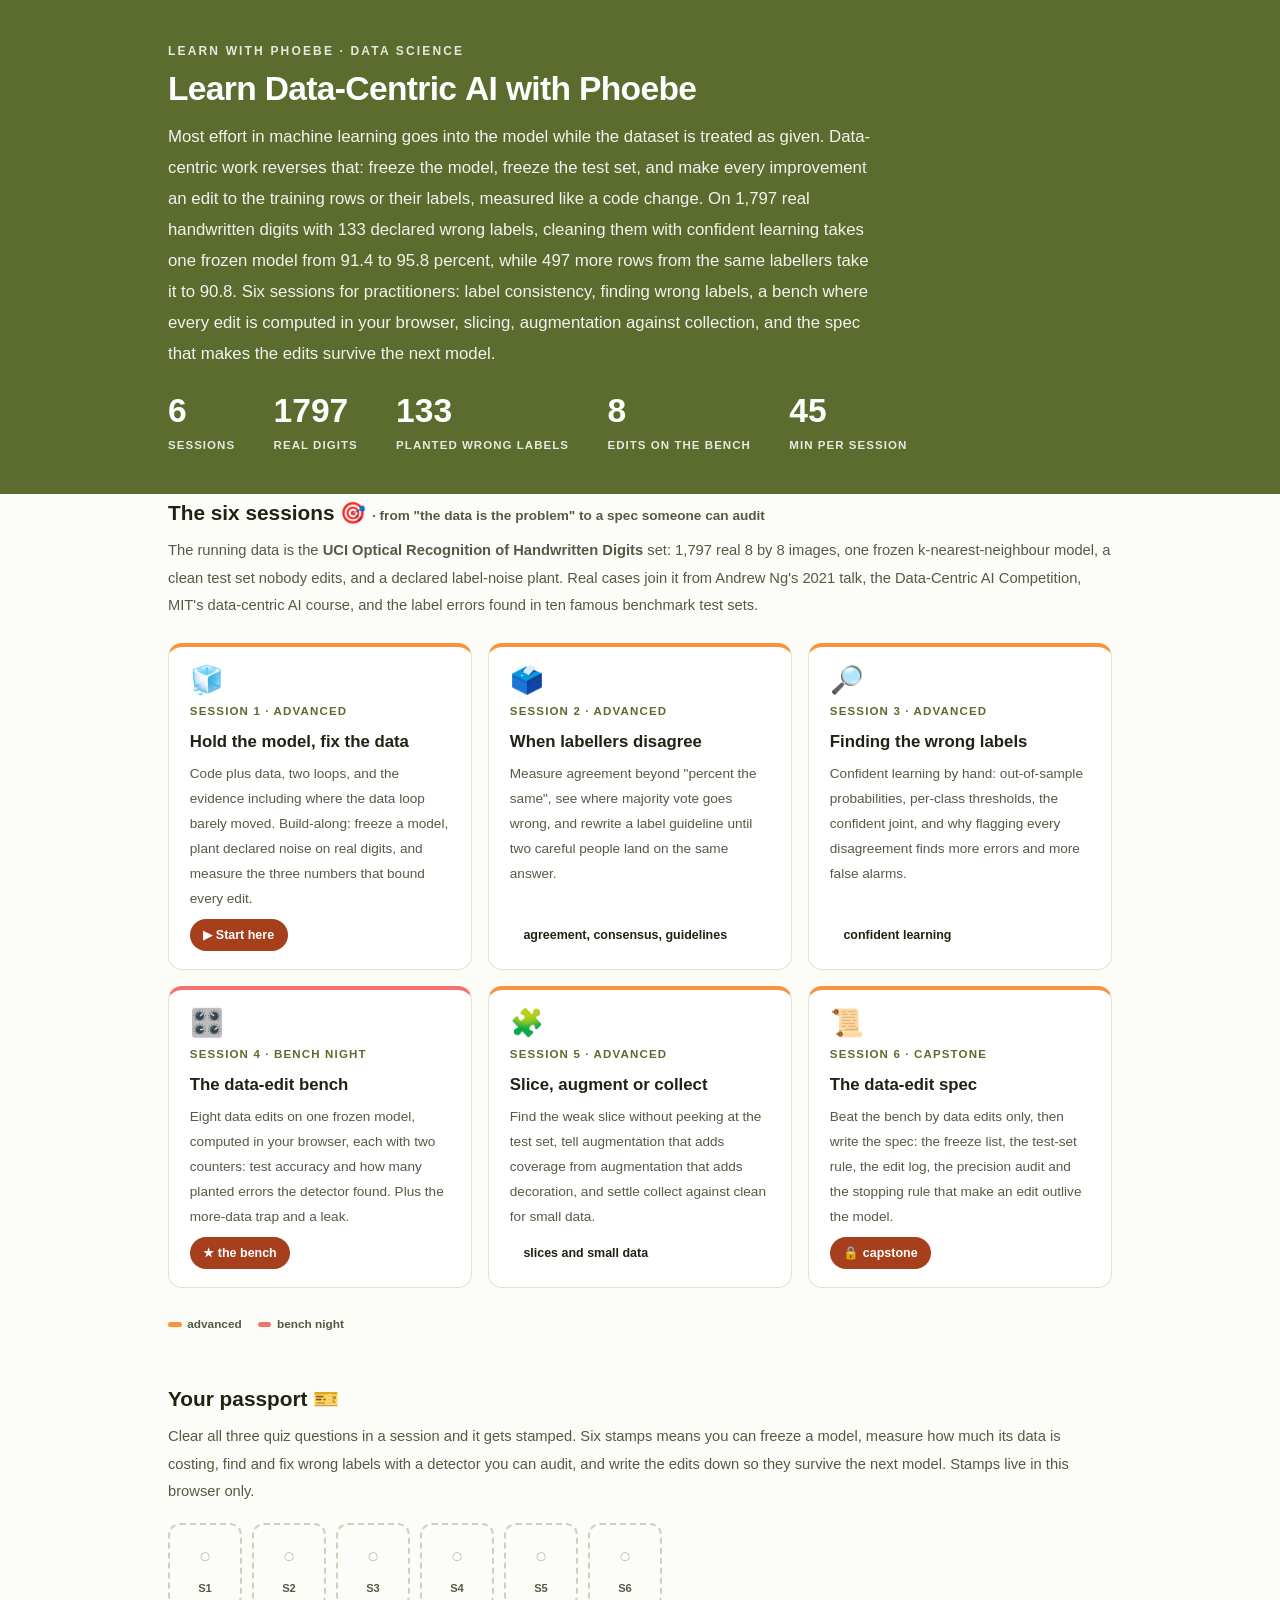
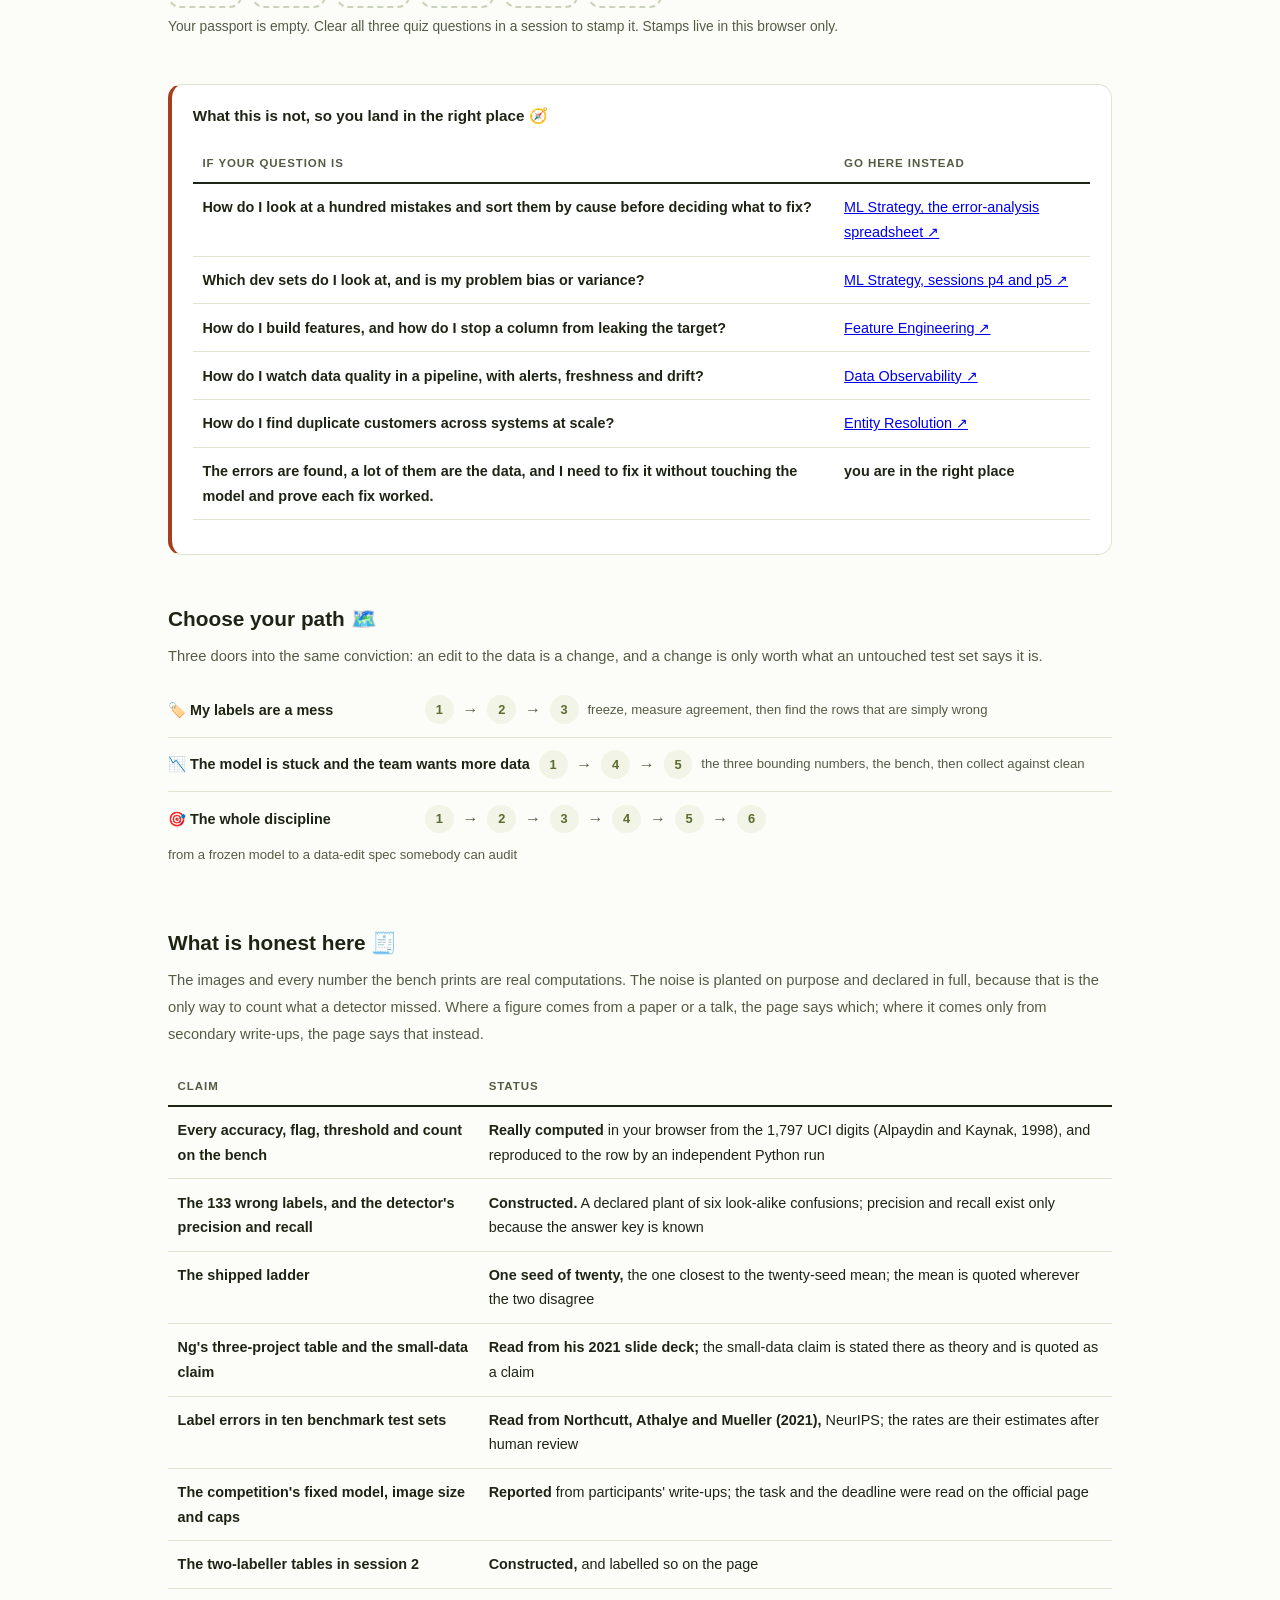
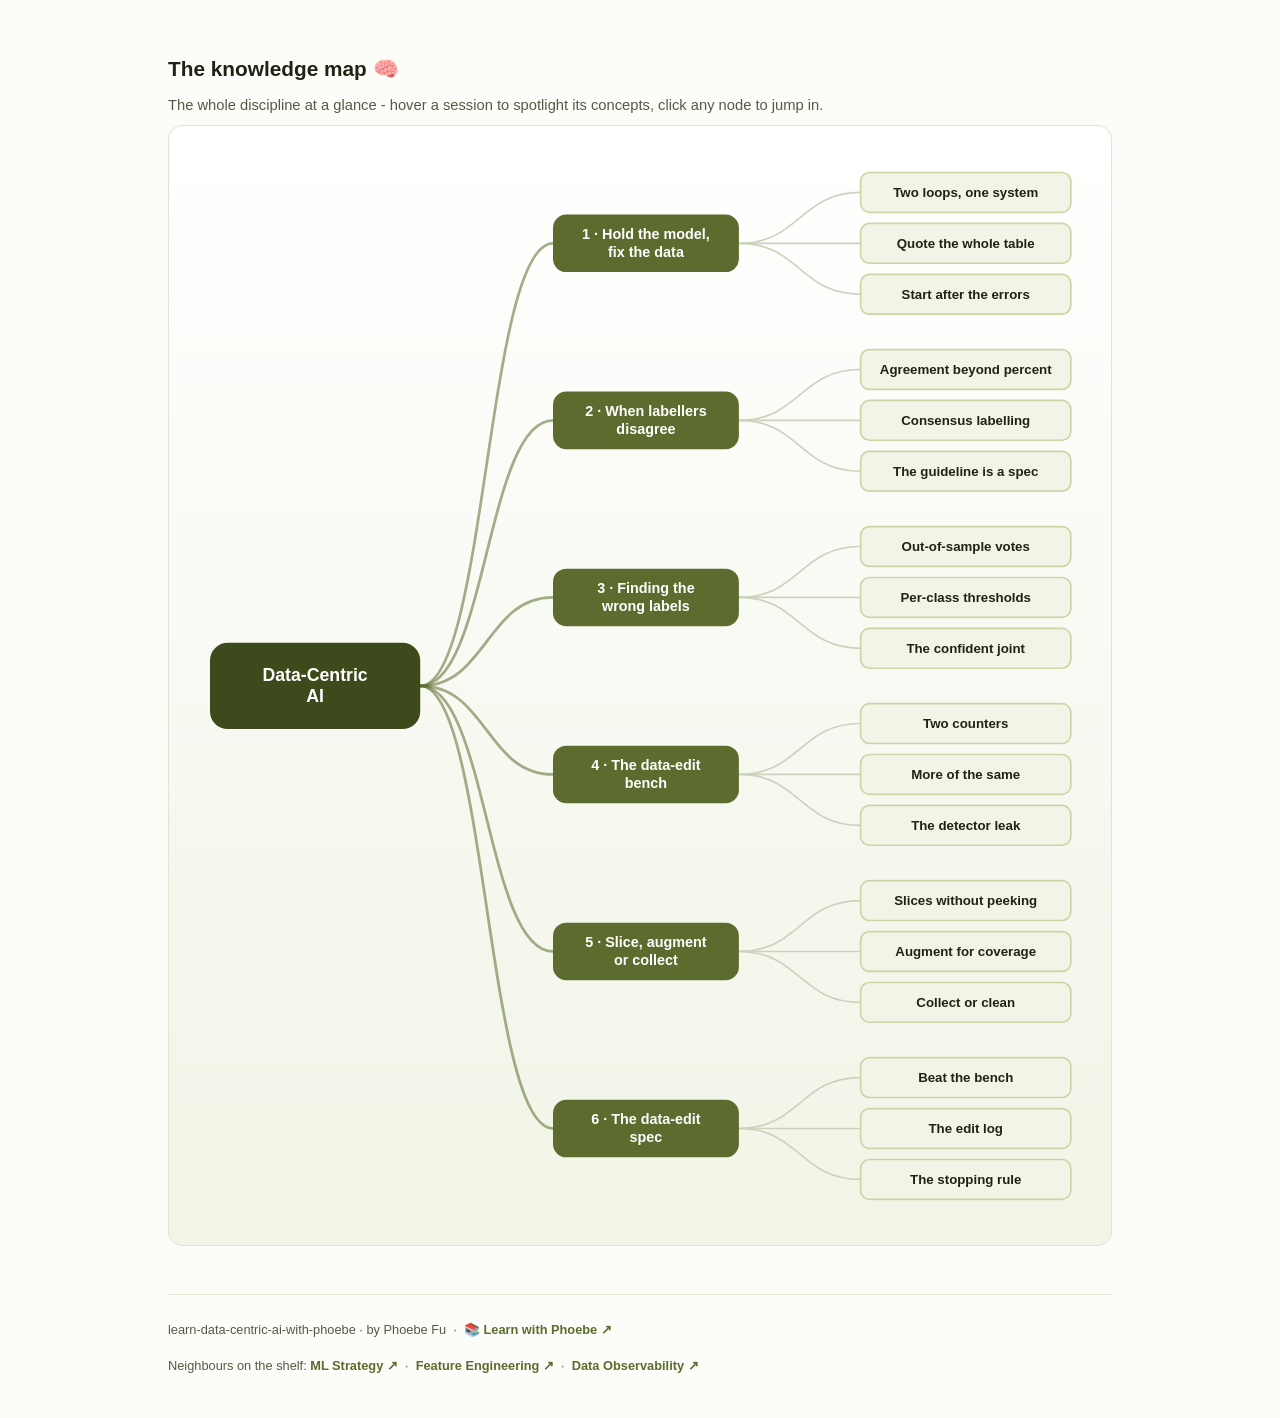
==== commit f3a91efd: "Lift pill and header-chip text to WCAG AA The donor stylesheet set amber-ink text on an amber fill (" ====
--- a/index.html
+++ b/index.html
@@ -19,7 +19,7 @@
 <meta name="twitter:image" content="https://phoebefu6.github.io/learn-data-centric-ai-with-phoebe/assets/og-cover.png">
 <!-- social:end -->
 <title>Learn Data-Centric AI with Phoebe</title>
-<link rel="stylesheet" href="assets/style.css?v=3">
+<link rel="stylesheet" href="assets/style.css?v=4">
 <style>
 
   .stats-row { display: flex; gap: 2.4rem; margin-top: 1.5rem; flex-wrap: wrap; }
@@ -59,7 +59,7 @@
   .path b { min-width: 15.5rem; font-size: .9rem; }
   .path .pstep { background: var(--indigo-50); color: var(--indigo); border-radius: 999px; padding: .16rem .68rem; font-weight: 700; font-size: .8rem; text-decoration: none; transition: all .12s ease; }
   .path .pstep:hover { background: var(--indigo); color: #fff; }
-  .path .parr { color: var(--faint); font-weight: 700; }
+  .path .parr { color: var(--muted); font-weight: 700; }
 
   .mm-section { margin-top: 1.6rem; }
   .mm-section h2 { font-size: 1.3rem; font-weight: 800; margin-bottom: .2rem; }
--- a/assets/style.css
+++ b/assets/style.css
@@ -78,7 +78,7 @@
   white-space: nowrap;
 }
 .chip.level { background: #fff; color: var(--indigo); }
-.chip.audience { background: rgba(255,255,255,.16); color: #fff; border: 1px solid rgba(255,255,255,.35); }
+.chip.audience { background: rgba(255,255,255,.08); color: #fff; border: 1px solid rgba(255,255,255,.35); }
 .chip.time { background: var(--ink); color: #fff; font-variant-numeric: tabular-nums; }
 
 
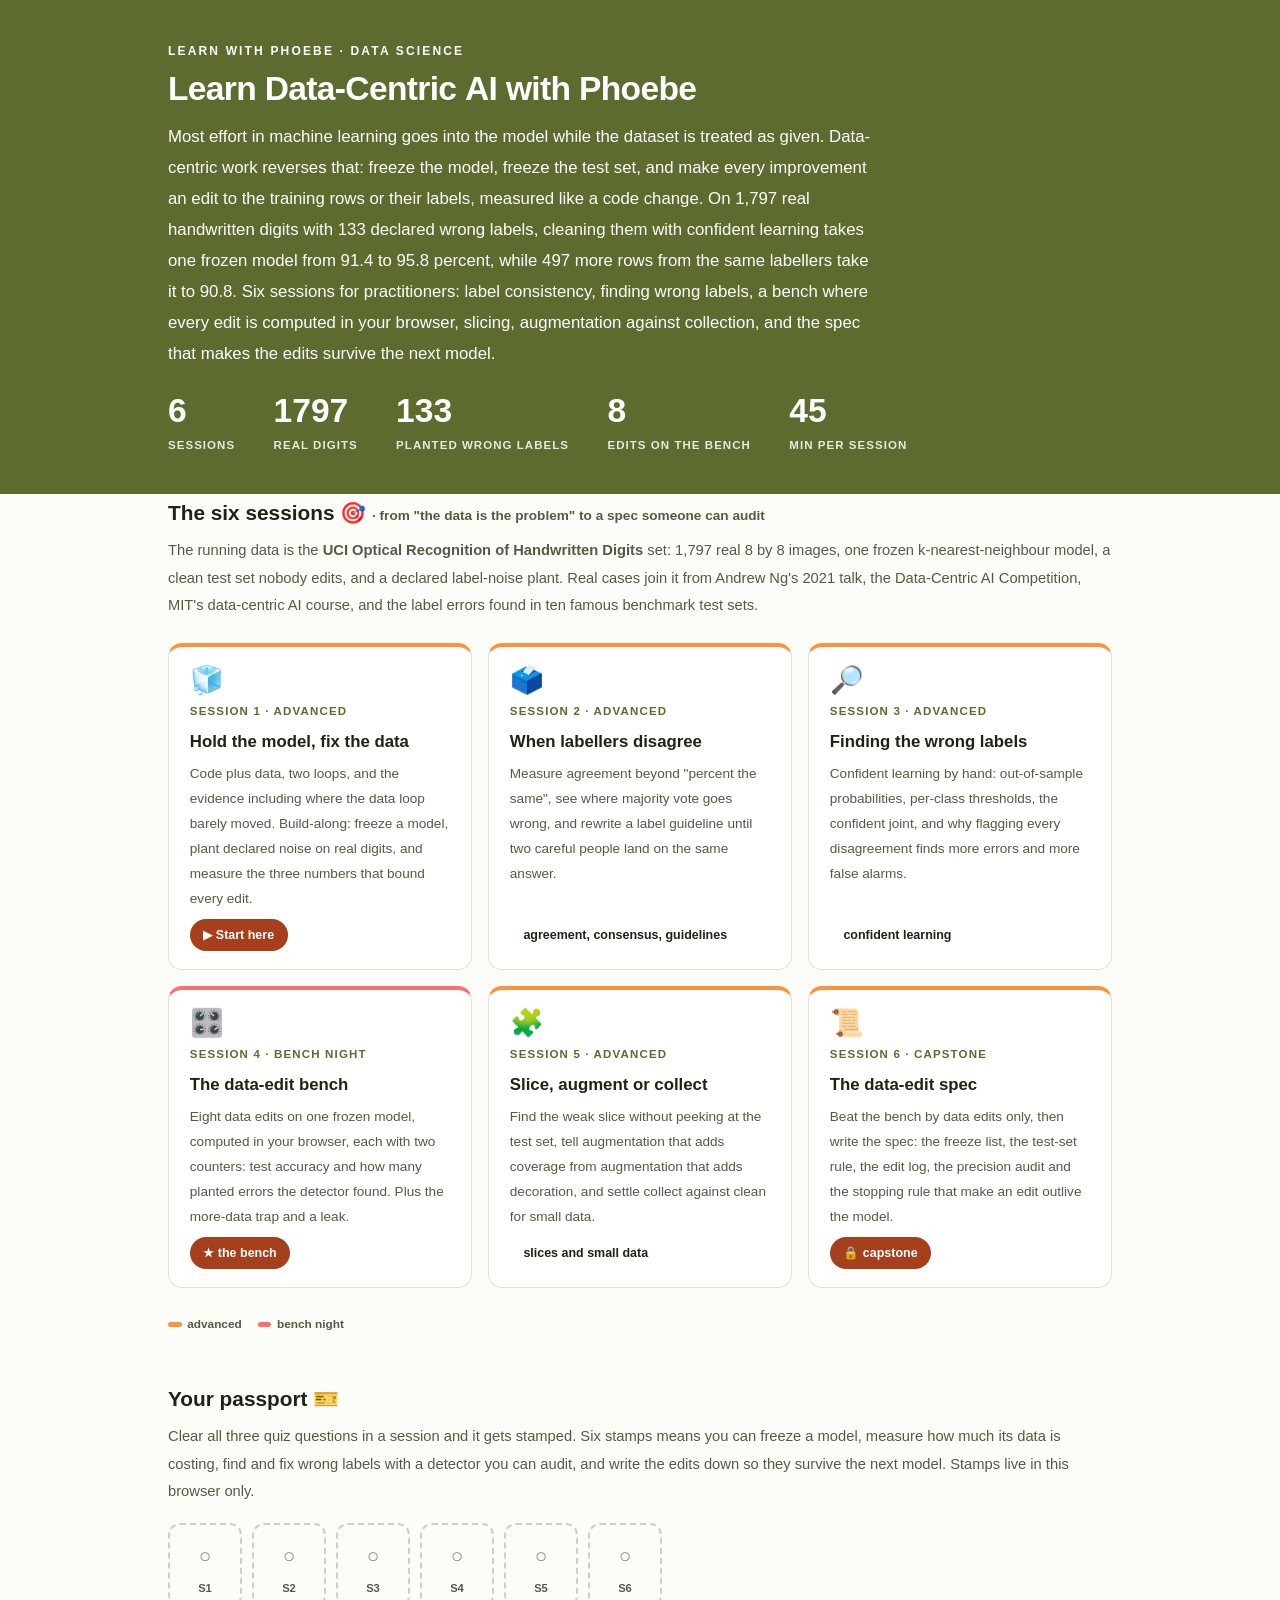
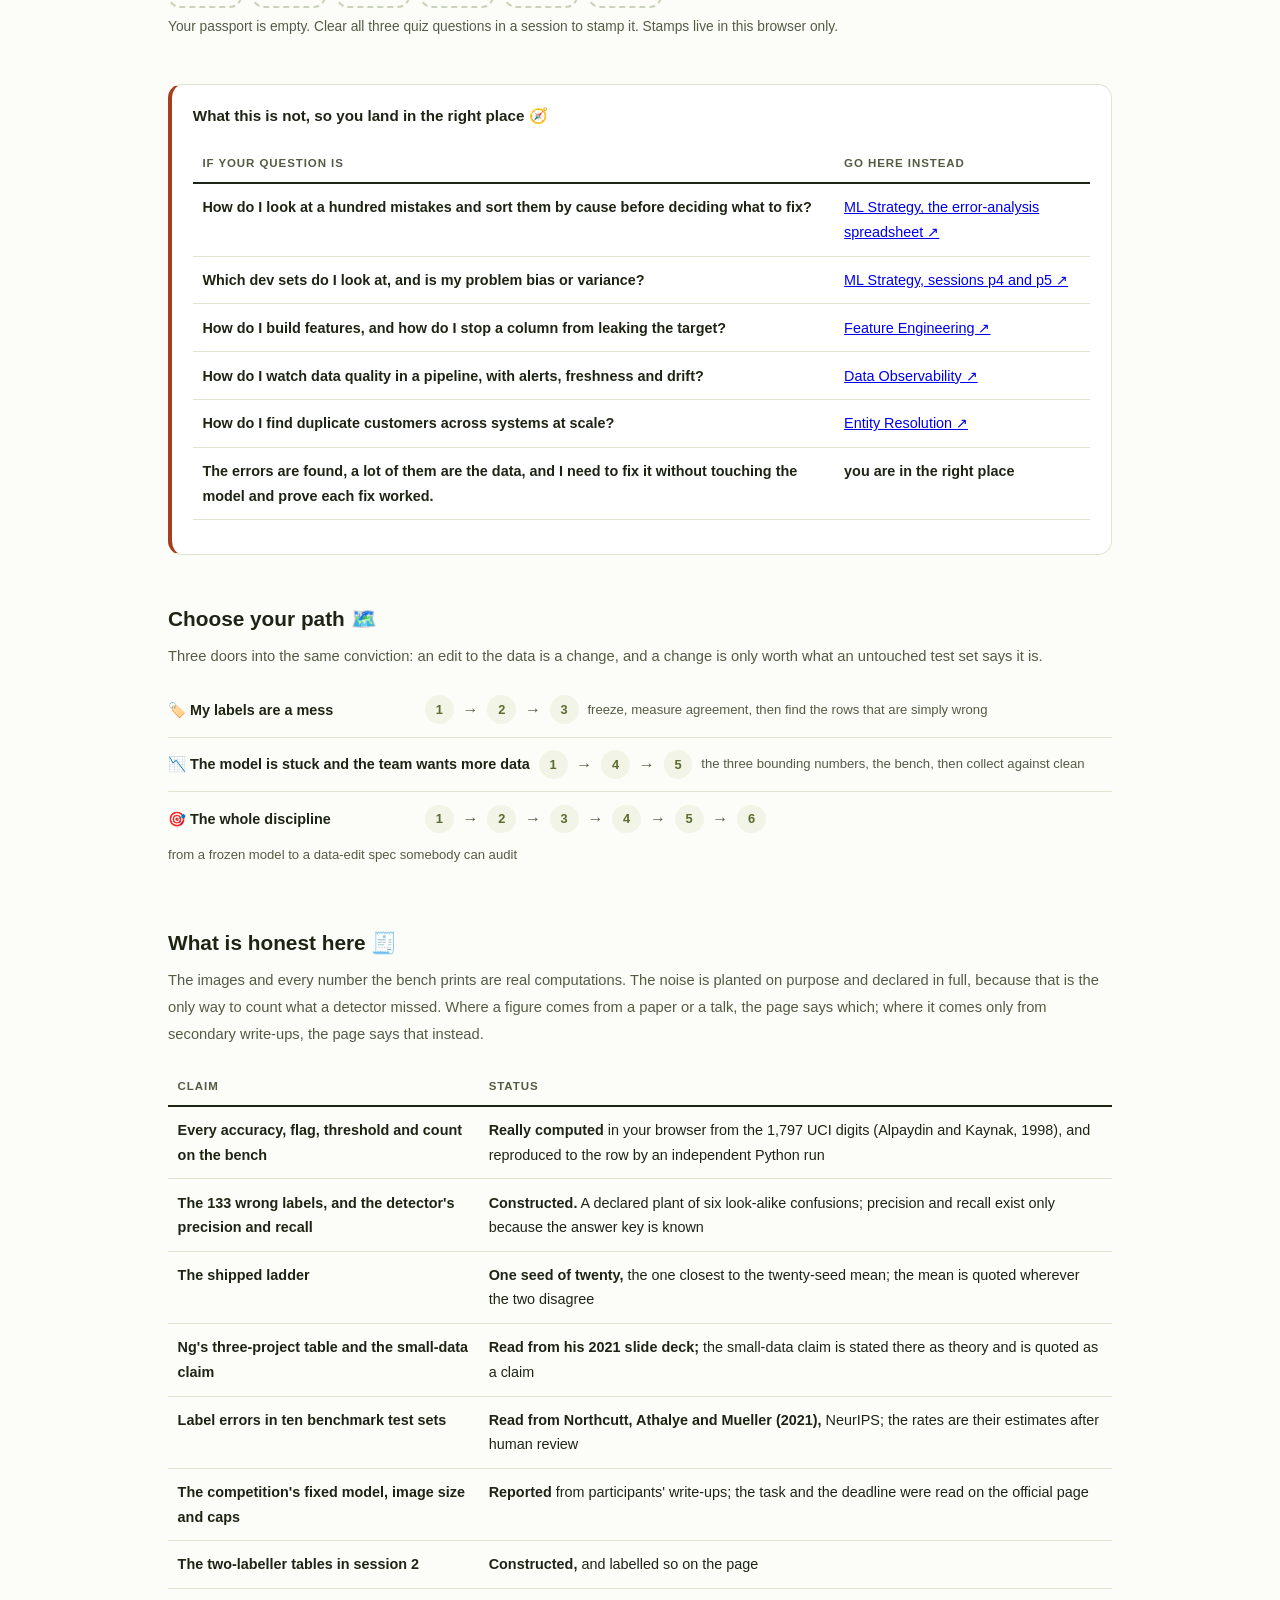
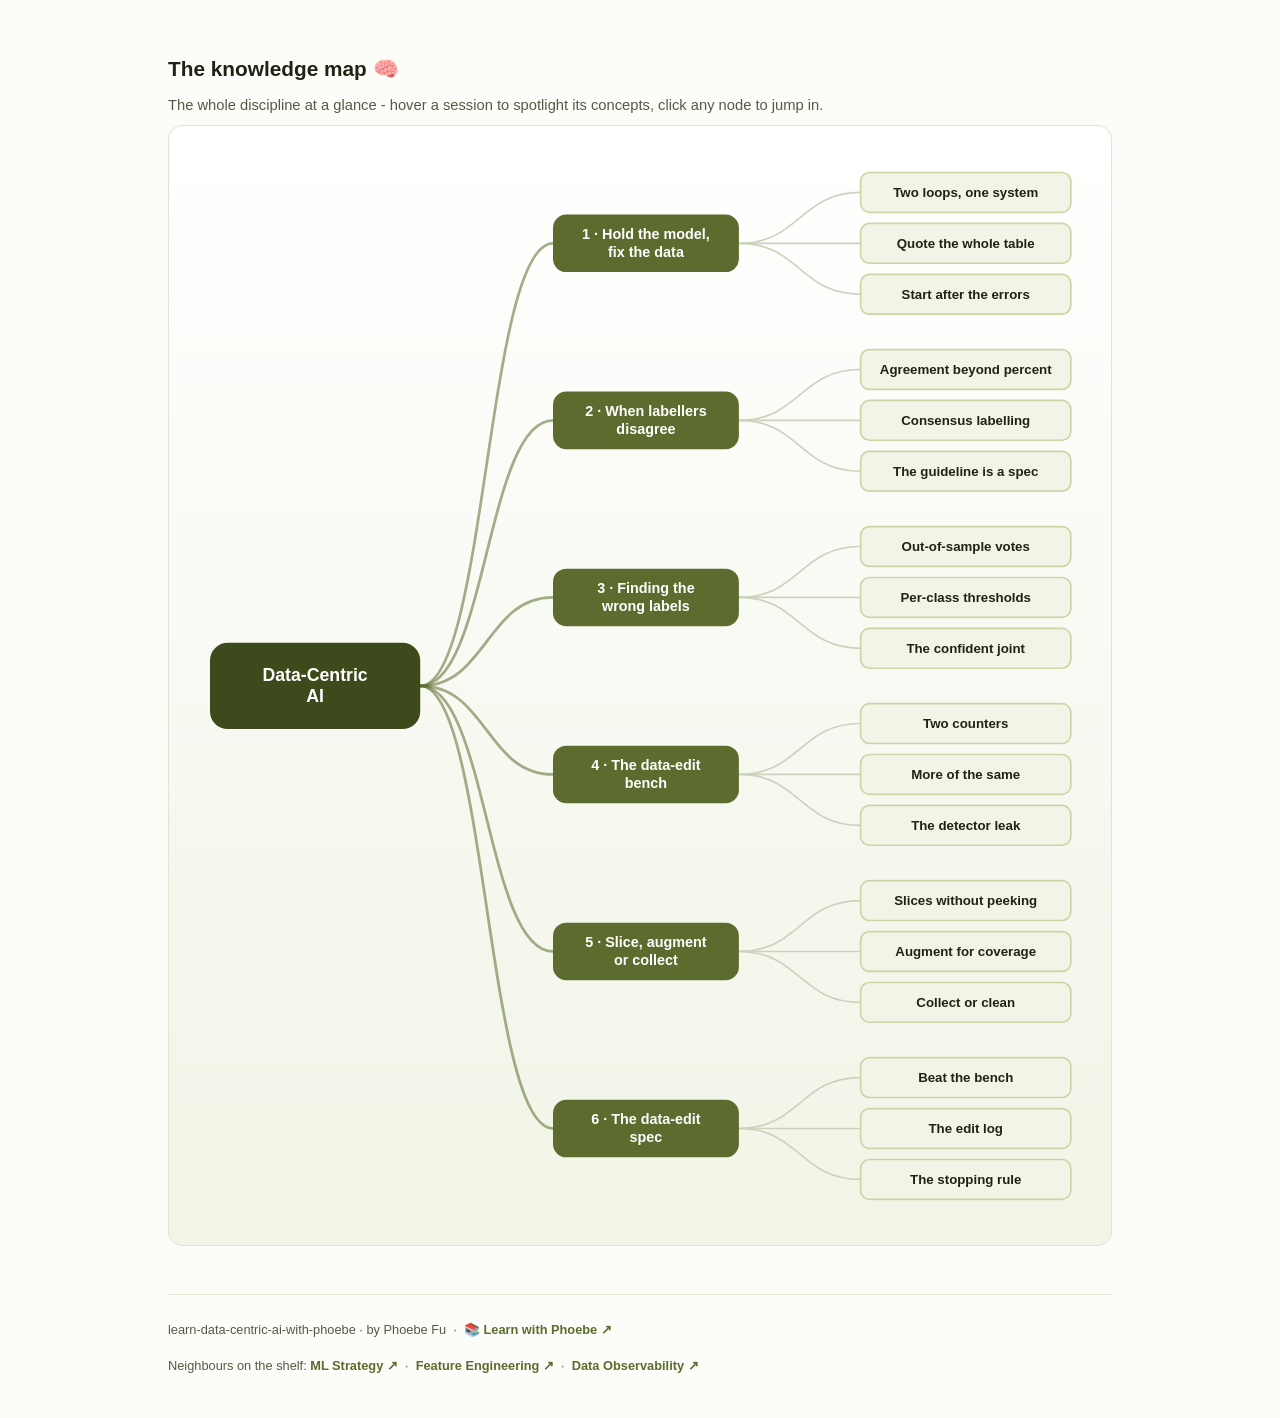
==== commit 394efeee: "Lift translucent header text and the empty passport mark to WCAG A full-page contrast probe (every t" ====
--- a/index.html
+++ b/index.html
@@ -19,7 +19,7 @@
 <meta name="twitter:image" content="https://phoebefu6.github.io/learn-data-centric-ai-with-phoebe/assets/og-cover.png">
 <!-- social:end -->
 <title>Learn Data-Centric AI with Phoebe</title>
-<link rel="stylesheet" href="assets/style.css?v=4">
+<link rel="stylesheet" href="assets/style.css?v=5">
 <style>
 
   .stats-row { display: flex; gap: 2.4rem; margin-top: 1.5rem; flex-wrap: wrap; }
--- a/assets/style.css
+++ b/assets/style.css
@@ -53,7 +53,7 @@
   font-size: .75rem;
   letter-spacing: .18em;
   text-transform: uppercase;
-  opacity: .85;
+  opacity: 1;
   font-weight: 600;
 }
 .masthead h1 {
@@ -64,7 +64,7 @@
   letter-spacing: -.02em;
 }
 .masthead h1 .accent { color: inherit; }
-.masthead .sub { font-size: 1.05rem; opacity: .92; max-width: 44rem; }
+.masthead .sub { font-size: 1.05rem; opacity: 1; max-width: 44rem; }
 
 .chip-row { display: flex; flex-wrap: wrap; gap: .5rem; margin-top: 1.1rem; }
 .chip {
@@ -564,7 +564,7 @@
   margin-top: 1.1rem;
   flex-wrap: wrap;
 }
-.journey .jlabel { font-size: .7rem; font-weight: 700; text-transform: uppercase; letter-spacing: .09em; opacity: .8; margin-right: .3rem; }
+.journey .jlabel { font-size: .7rem; font-weight: 700; text-transform: uppercase; letter-spacing: .09em; opacity: 1; margin-right: .3rem; }
 .journey a {
   width: 1.7rem; height: 1.7rem;
   border-radius: 999px;
@@ -1162,7 +1162,7 @@
   transition: all .18s ease;
 }
 .pp-stamp:hover { border-color: var(--indigo-soft); }
-.pp-stamp i { font-size: 1.3rem; font-style: normal; opacity: .35; }
+.pp-stamp i { font-size: 1.3rem; font-style: normal; opacity: .7; }
 .pp-stamp b { font: 800 0.7rem Inter, sans-serif; }
 .pp-stamp.got {
   border-style: solid; border-color: var(--indigo);
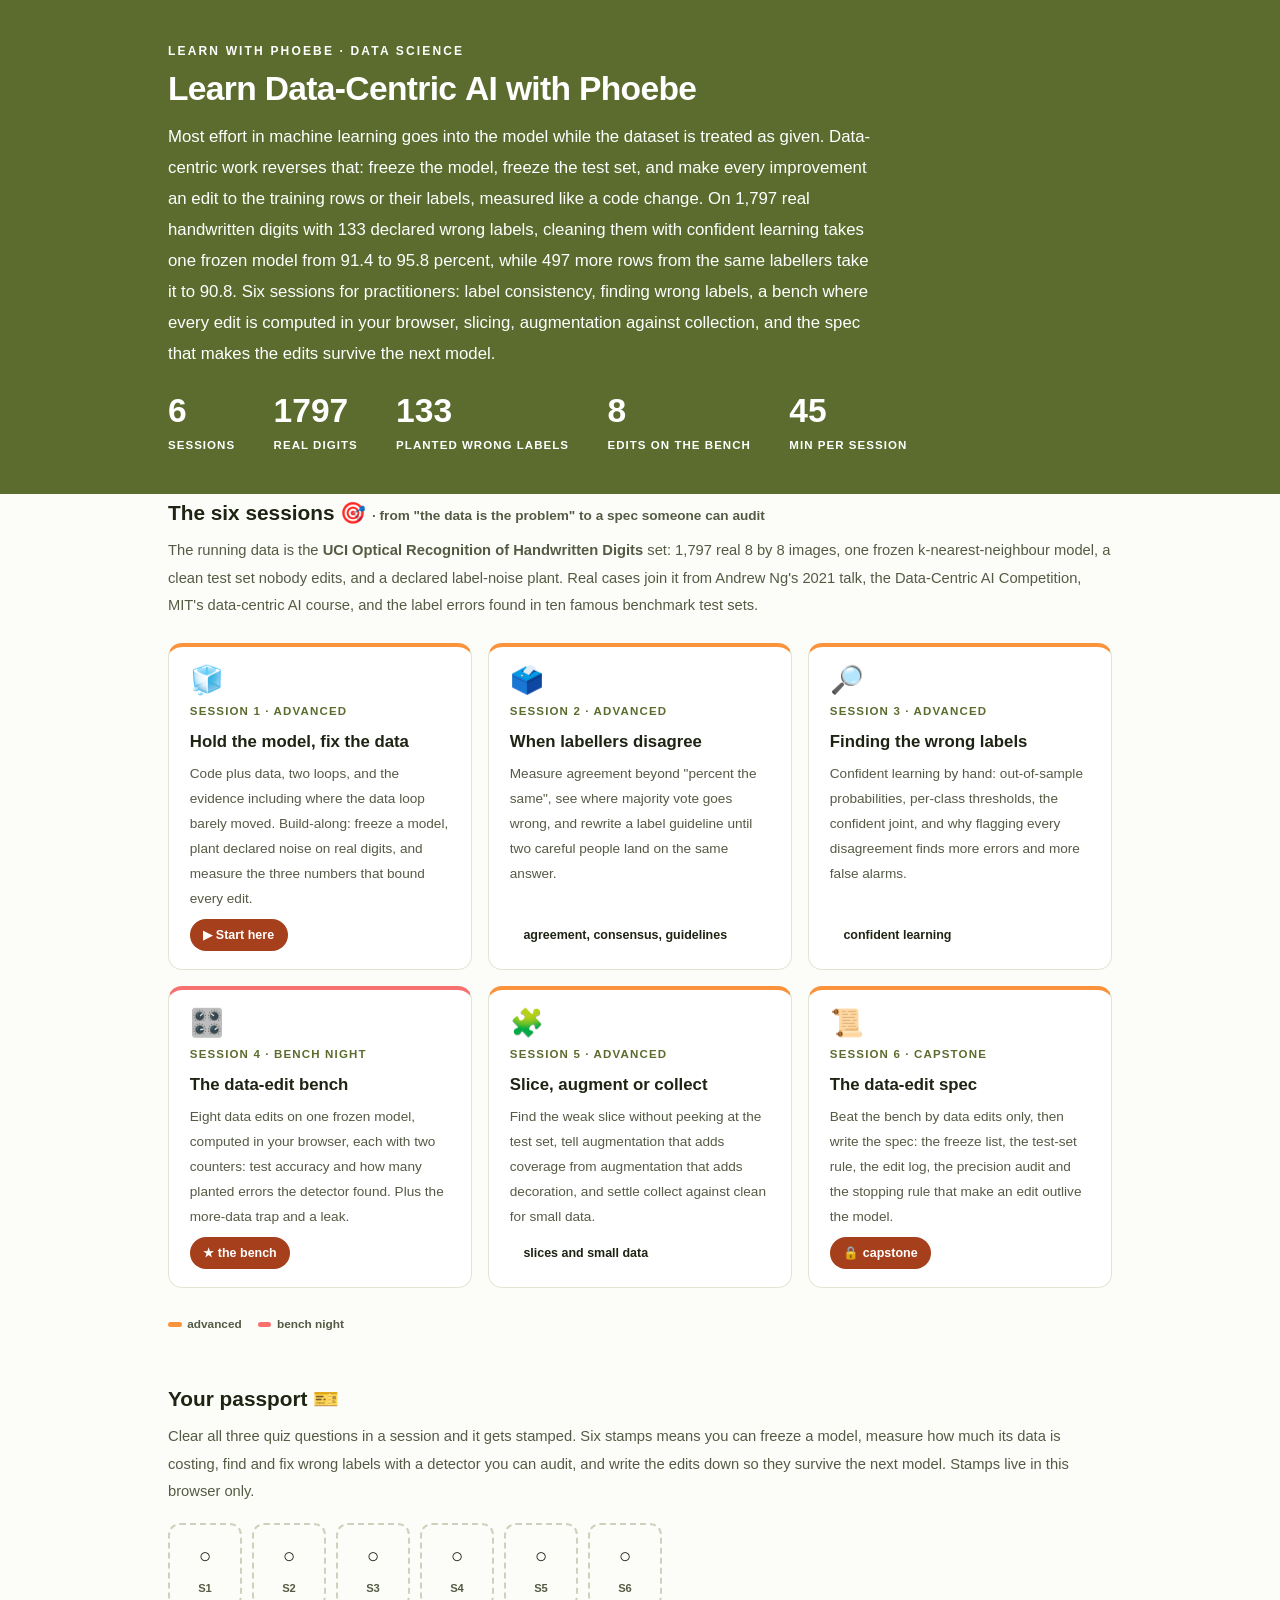
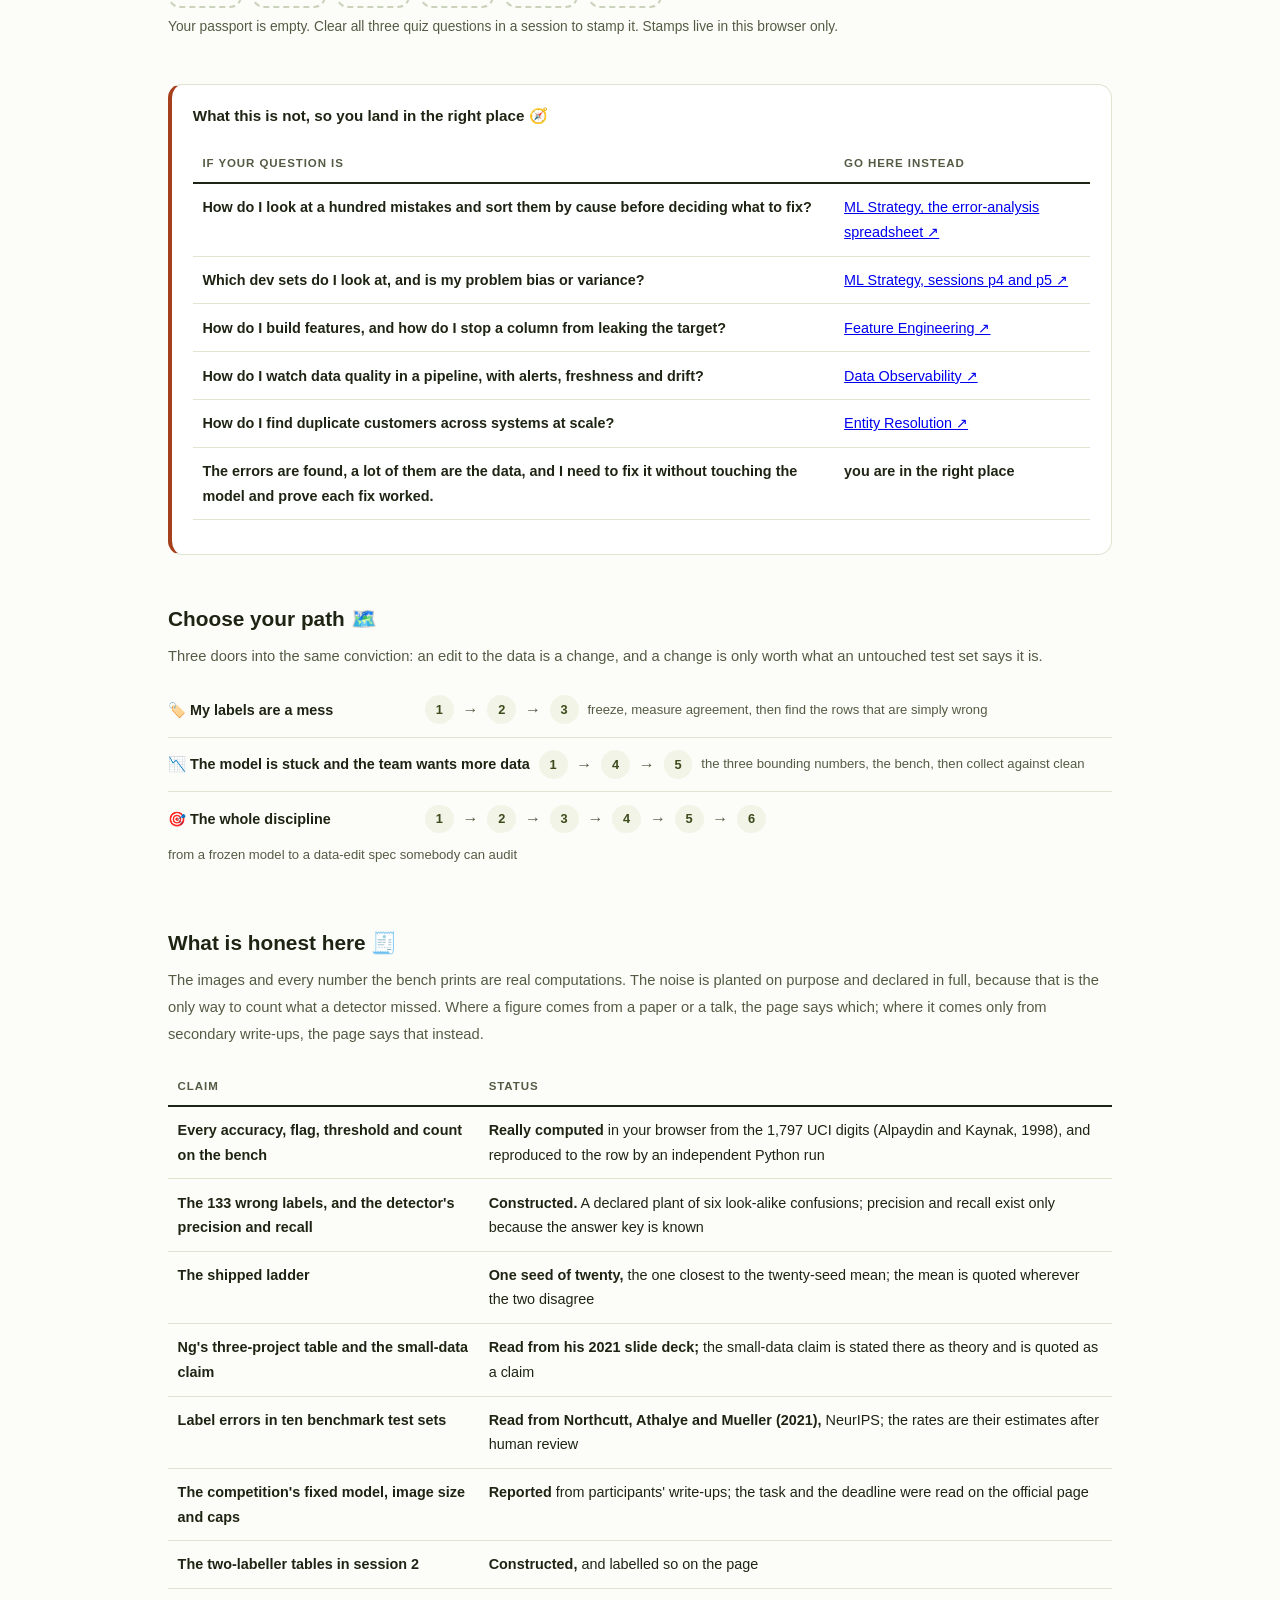
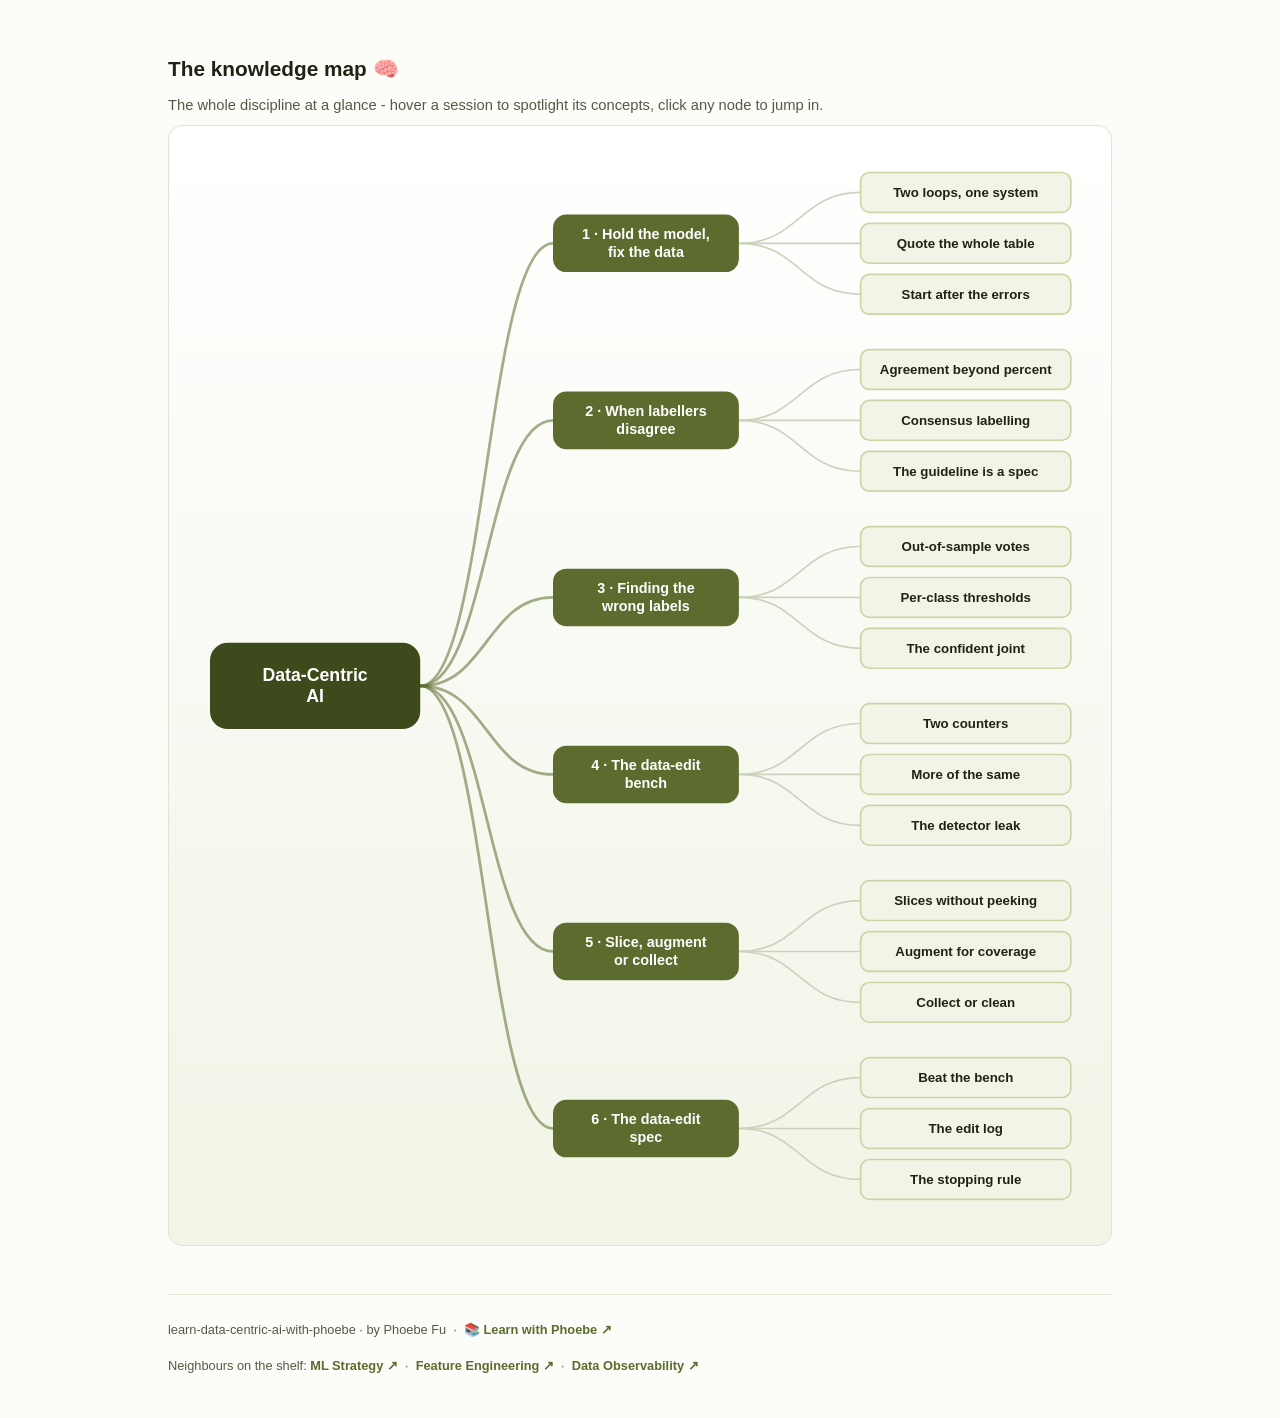
==== commit 624b6438: "Light surfaces everywhere: lightbox, cheat panel, code boxes; contrast and phone-width fixes Every d" ====
--- a/index.html
+++ b/index.html
@@ -19,12 +19,12 @@
 <meta name="twitter:image" content="https://phoebefu6.github.io/learn-data-centric-ai-with-phoebe/assets/og-cover.png">
 <!-- social:end -->
 <title>Learn Data-Centric AI with Phoebe</title>
-<link rel="stylesheet" href="assets/style.css?v=5">
+<link rel="stylesheet" href="assets/style.css?v=21">
 <style>
 
   .stats-row { display: flex; gap: 2.4rem; margin-top: 1.5rem; flex-wrap: wrap; }
   .stat b { display: block; font-size: 2.1rem; font-weight: 800; line-height: 1.05; font-variant-numeric: tabular-nums; }
-  .stat span { font-size: .72rem; opacity: .85; text-transform: uppercase; letter-spacing: .09em; font-weight: 600; }
+  .stat span { font-size: .72rem; opacity: 1; text-transform: uppercase; letter-spacing: .09em; font-weight: 600; }
 
   .course-grid { display: grid; grid-template-columns: repeat(auto-fit, minmax(17rem, 1fr)); gap: 1rem; margin-top: 1.5rem; }
   .course-card {
@@ -57,7 +57,7 @@
   .path { display: flex; gap: .55rem; align-items: center; padding: .75rem 0; border-bottom: .5px solid var(--hairline); flex-wrap: wrap; }
   .path:last-child { border-bottom: none; }
   .path b { min-width: 15.5rem; font-size: .9rem; }
-  .path .pstep { background: var(--indigo-50); color: var(--indigo); border-radius: 999px; padding: .16rem .68rem; font-weight: 700; font-size: .8rem; text-decoration: none; transition: all .12s ease; }
+  .path .pstep { background: var(--indigo-50); color: var(--indigo-deep); border-radius: 999px; padding: .16rem .68rem; font-weight: 700; font-size: .8rem; text-decoration: none; transition: all .12s ease; }
   .path .pstep:hover { background: var(--indigo); color: #fff; }
   .path .parr { color: var(--muted); font-weight: 700; }
 
@@ -357,6 +357,6 @@
 };
 </script>
 <script src="assets/mindmap.js?v=1"></script>
-<script src="assets/app.js?v=3"></script>
+<script src="assets/app.js?v=21"></script>
 </body>
 </html>
--- a/assets/style.css
+++ b/assets/style.css
@@ -20,8 +20,8 @@
   --amber-ink: #7C2D12;
   --amber-50: #FBEAE1;
   --paper: #FCFDF8;
-  --code-bg: #1C2212;
-  --code-ink: #E3E8D5;
+  --code-bg: #F1F4E6;
+  --code-ink: #1E2413;
   --scrim-rgb: 241,244,230;
   --shadow-rgb: 91,108,46;
   --radius: 14px;
@@ -242,7 +242,7 @@
 .pill.light { background: var(--indigo-50); color: var(--indigo); }
 .pill.inkpill { background: var(--ink); color: #fff; }
 .pill.amber, .pill.peach { background: var(--amber); color: #FFFFFF; }
-.pill.bare { color: var(--faint); }
+.pill.bare { color: var(--muted); }
 
 /* ---------- 4D grid ---------- */
 .grid-2 { display: grid; grid-template-columns: repeat(auto-fit, minmax(15rem, 1fr)); gap: .8rem; margin: .5rem 0 1rem; }
@@ -271,10 +271,11 @@
 table.clean td:first-child { font-weight: 600; }
 
 /* ---------- prompt boxes ---------- */
-.prompt-box {
+.prompt-box{
   position: relative;
-  background: var(--code-bg);
-  color: var(--code-ink);
+  background: #F1F4E6;
+  border: 1px solid #E0E5D2;
+  color: #1E2413;
   border-radius: var(--radius);
   padding: 1.1rem 1.2rem;
   margin: 1rem 0 1.2rem;
@@ -284,12 +285,12 @@
   white-space: pre-wrap;
   word-break: break-word;
 }
-.prompt-box .label {
+.prompt-box .label{
   position: absolute;
   top: -0.7rem;
   left: 1rem;
-  background: var(--indigo);
-  color: #fff;
+  background: #5B6C2E;
+  color: #FFFFFF;
   font-family: "Inter", -apple-system, sans-serif;
   font-size: .68rem;
   font-weight: 700;
@@ -300,13 +301,13 @@
 }
 .prompt-box.bad .label { background: var(--faint); color: var(--ink); }
 .prompt-box.good .label { background: var(--amber); color: #FFFFFF; }
-.copy-btn {
+.copy-btn{
   position: absolute;
   top: .7rem;
   right: .7rem;
-  background: rgba(255,255,255,.1);
-  border: 1px solid rgba(255,255,255,.25);
-  color: #fff;
+  background: #FFFFFF;
+  border: 1px solid #E0E5D2;
+  color: #1E2413;
   border-radius: 999px;
   padding: .25rem .8rem;
   font-size: .72rem;
@@ -315,7 +316,7 @@
   font-family: "Inter", -apple-system, sans-serif;
   transition: background .15s ease;
 }
-.copy-btn:hover { background: rgba(255,255,255,.22); }
+.copy-btn:hover { background: #E0E5D2; }
 .copy-btn.copied { background: var(--amber); border-color: var(--amber); color: #FFFFFF; }
 
 /* ---------- demo steps ---------- */
@@ -410,7 +411,7 @@
   gap: .4rem;
 }
 
-.lightbox {
+.lightbox{
   position: fixed;
   inset: 0;
   z-index: 100;
@@ -422,8 +423,10 @@
   cursor: zoom-out;
 }
 .lightbox.open { display: flex; }
-.lightbox .inner {
+.lightbox .inner{
   background: #fff;
+  border: 1px solid #E0E5D2;
+  box-shadow: 0 10px 40px rgba(30,36,19,.14);
   border-radius: var(--radius);
   padding: 2rem;
   max-width: 94vw;
@@ -431,13 +434,12 @@
   overflow: auto;
 }
 .lightbox .inner svg, .lightbox .inner img { width: min(88vw, 70rem); height: auto; }
-.lightbox .close-hint {
+.lightbox .close-hint{
   position: fixed;
   top: 1rem; right: 1.4rem;
   color: var(--ink);
   font-size: .8rem;
   font-weight: 600;
-  opacity: .8;
 }
 
 /* ---------- courses covered ---------- */
@@ -456,7 +458,7 @@
 .covered-row .note { margin-left: auto; color: var(--muted); font-size: .78rem; text-align: right; }
 
 /* ---------- cheat sheet footer ---------- */
-.cheat {
+.cheat{
   background: var(--indigo-50);
   color: var(--ink);
   border: 1px solid var(--hairline);
@@ -469,7 +471,7 @@
 .cheat .grid-2 { gap: 1rem; }
 .cheat .cheat-item { border-left: 3px solid var(--indigo-mid); padding-left: .8rem; }
 .cheat .cheat-item b { display: block; font-size: .85rem; color: var(--indigo-deep); }
-.cheat .cheat-item span { font-size: .82rem; opacity: .85; }
+.cheat .cheat-item span { font-size: .82rem; color: #545B44; }
 
 footer.pagefoot {
   border-top: 1px solid var(--hairline);
@@ -1162,7 +1164,7 @@
   transition: all .18s ease;
 }
 .pp-stamp:hover { border-color: var(--indigo-soft); }
-.pp-stamp i { font-size: 1.3rem; font-style: normal; opacity: .7; }
+.pp-stamp i { font-size: 1.3rem; font-style: normal; opacity: 1; }
 .pp-stamp b { font: 800 0.7rem Inter, sans-serif; }
 .pp-stamp.got {
   border-style: solid; border-color: var(--indigo);
@@ -1319,3 +1321,28 @@
 .dc-cell figcaption { font-size: 0.72rem; line-height: 1.3; color: var(--ink); font-variant-numeric: tabular-nums; }
 .dc-cell figcaption b { color: var(--clay-ink); }
 .dc-thumb { display: block; width: 40px; height: 40px; margin: 0 auto 2px; fill: var(--ink); shape-rendering: crispEdges; }
+
+/* layout-patch-3: phone-width overflow (2026-10-10) */
+.sql-bar { flex-wrap: wrap; }
+@media (max-width: 480px) {
+  .covered-row { flex-wrap: wrap; }
+  .covered-row .note { margin-left: 0; text-align: left; flex-basis: 100%; }
+  details.card summary { flex-wrap: wrap; }
+  details.card summary .mini { white-space: normal; }
+  .wk, .sqlbox, .prompt-box, pre { max-width: 100%; overflow-x: auto; }
+  .mono, code, strong, .note { overflow-wrap: anywhere; }
+  select, input[type=range], label { max-width: 100%; }
+  canvas, svg, img { max-width: 100%; height: auto; }
+  .tree-kids, .tree-node-wrap, .tree-node, .rb-night, .al-row, .gd-field, .tl-row, .sl-row { max-width: 100%; overflow-x: auto; }
+  .tl-cols, .sl-cols, .bb-cols, .ev-cols, [class$="-cols"] { grid-template-columns: 1fr !important; display: grid; }
+  .tl-cols > *, .sl-cols > *, [class$="-cols"] > * { min-width: 0; max-width: 100%; }
+  .mono { white-space: normal; }
+  .er-w, .bb-lab, .tl-lev, .sl-lev { max-width: 100%; white-space: normal; }
+}
+/* contrast-patch-2b */
+.cheat a { color: var(--indigo-deep, var(--ink)); }
+.chip.audience { background: transparent; border-color: rgba(255,255,255,.55); }
+.masthead a, .masthead .sub a { color: #fff; text-decoration: underline; text-underline-offset: 2px; }
+.prompt-box b, .prompt-box strong { color: var(--indigo-deep, var(--ink)); }
+.prompt-box span, .prompt-box em, .prompt-box i { color: inherit; }
+.pp-stamp i { color: var(--ink); }
